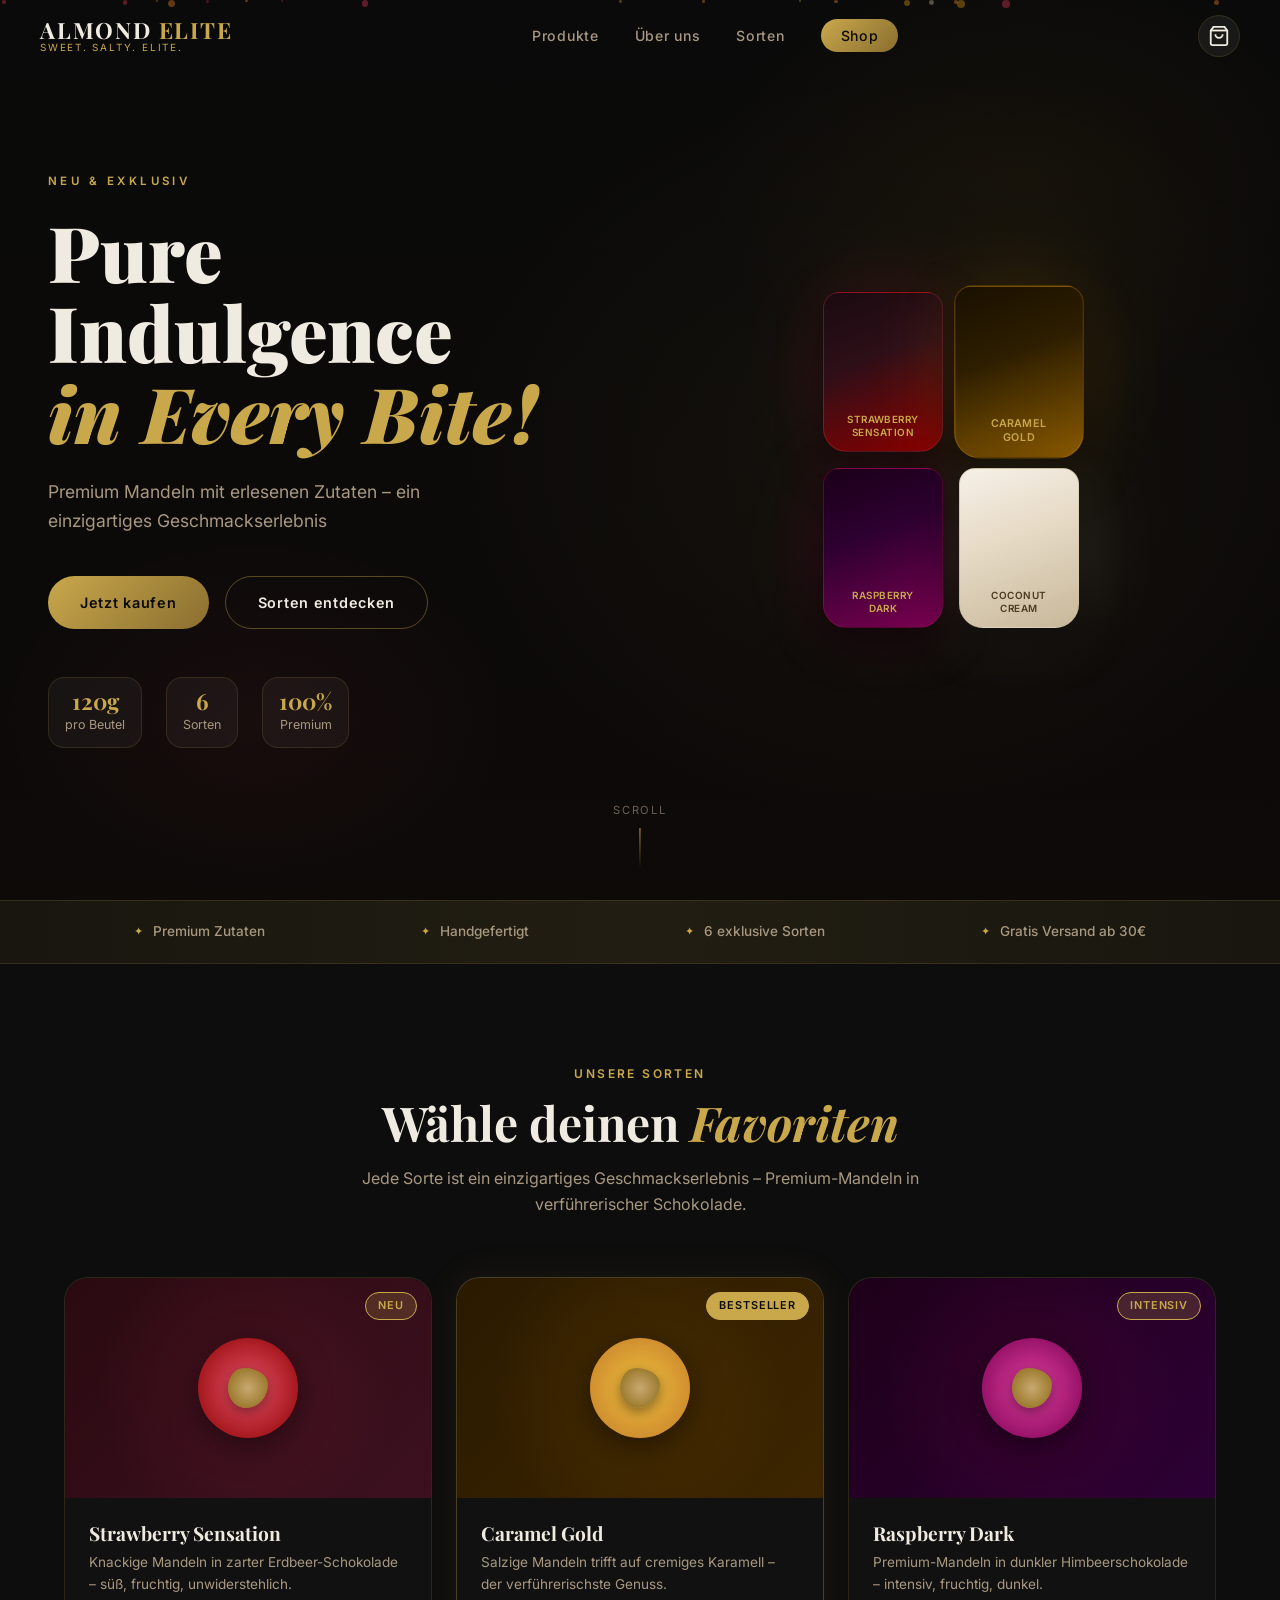
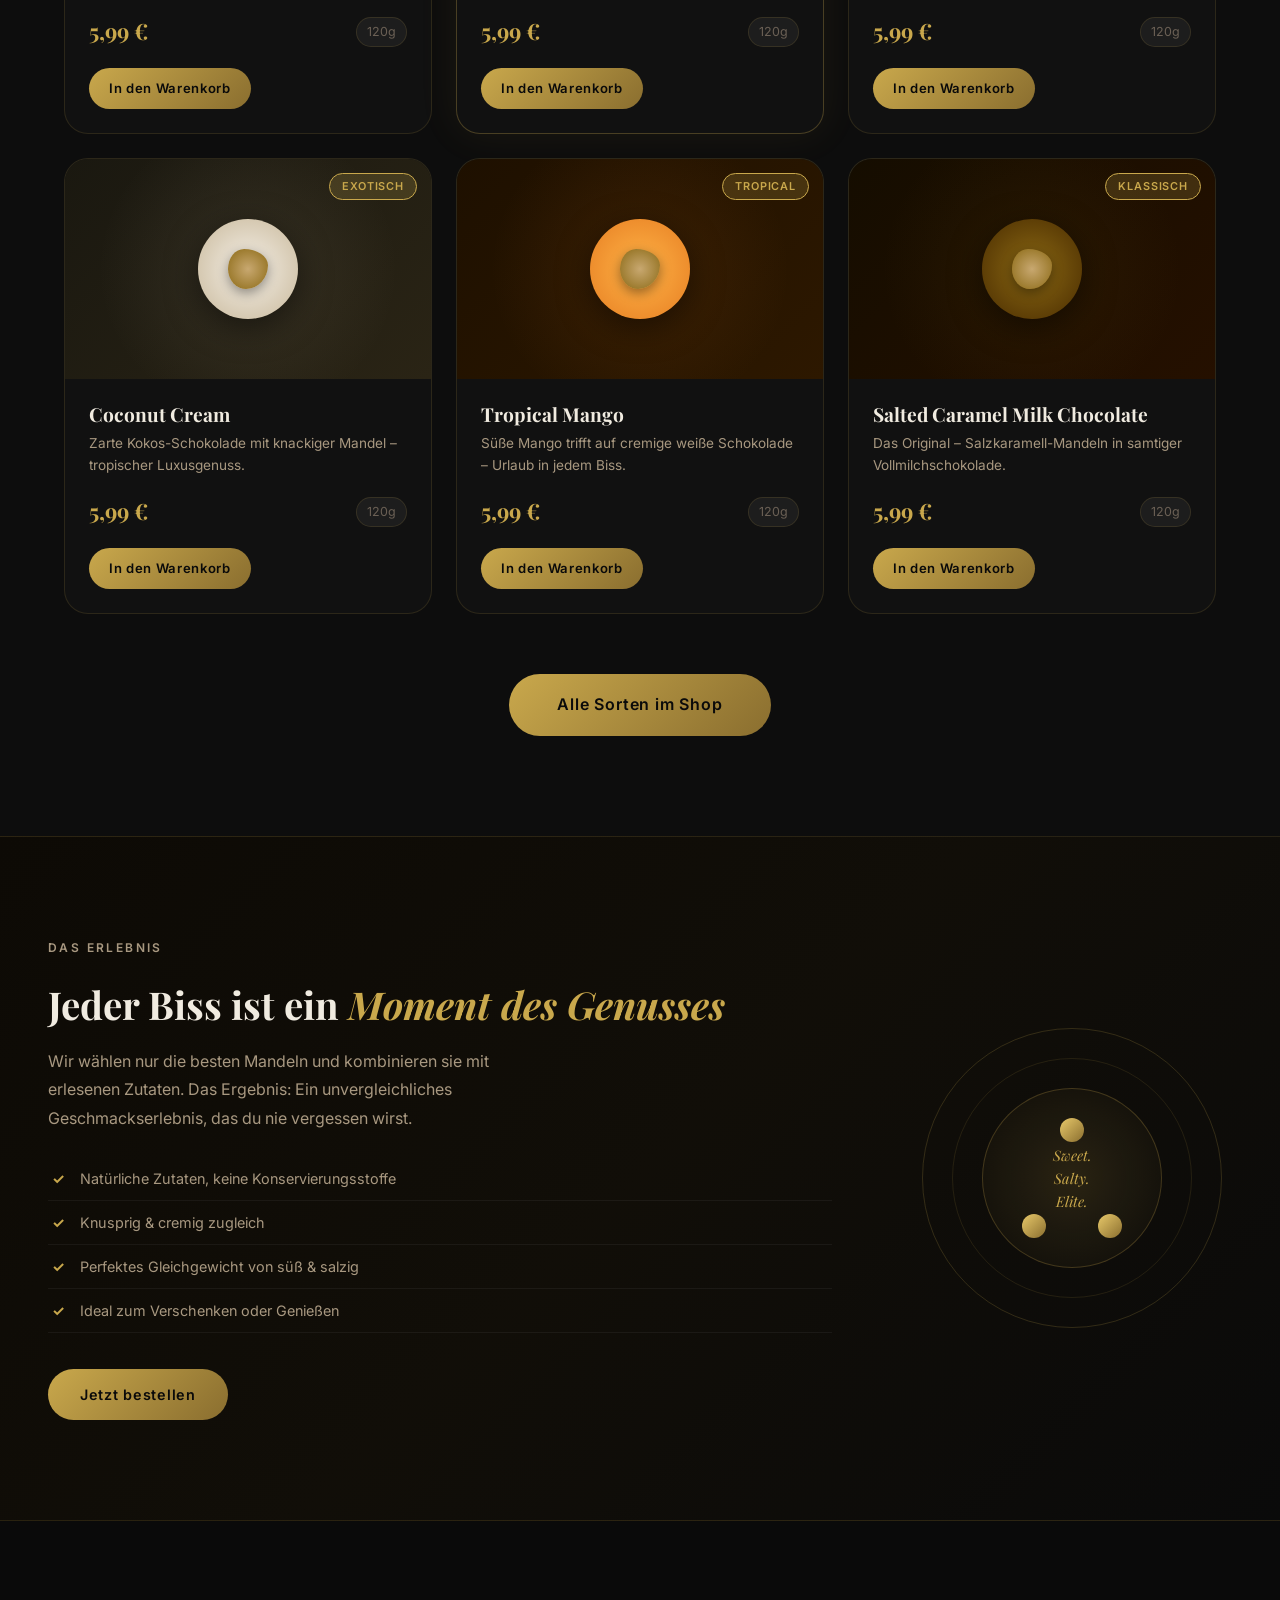
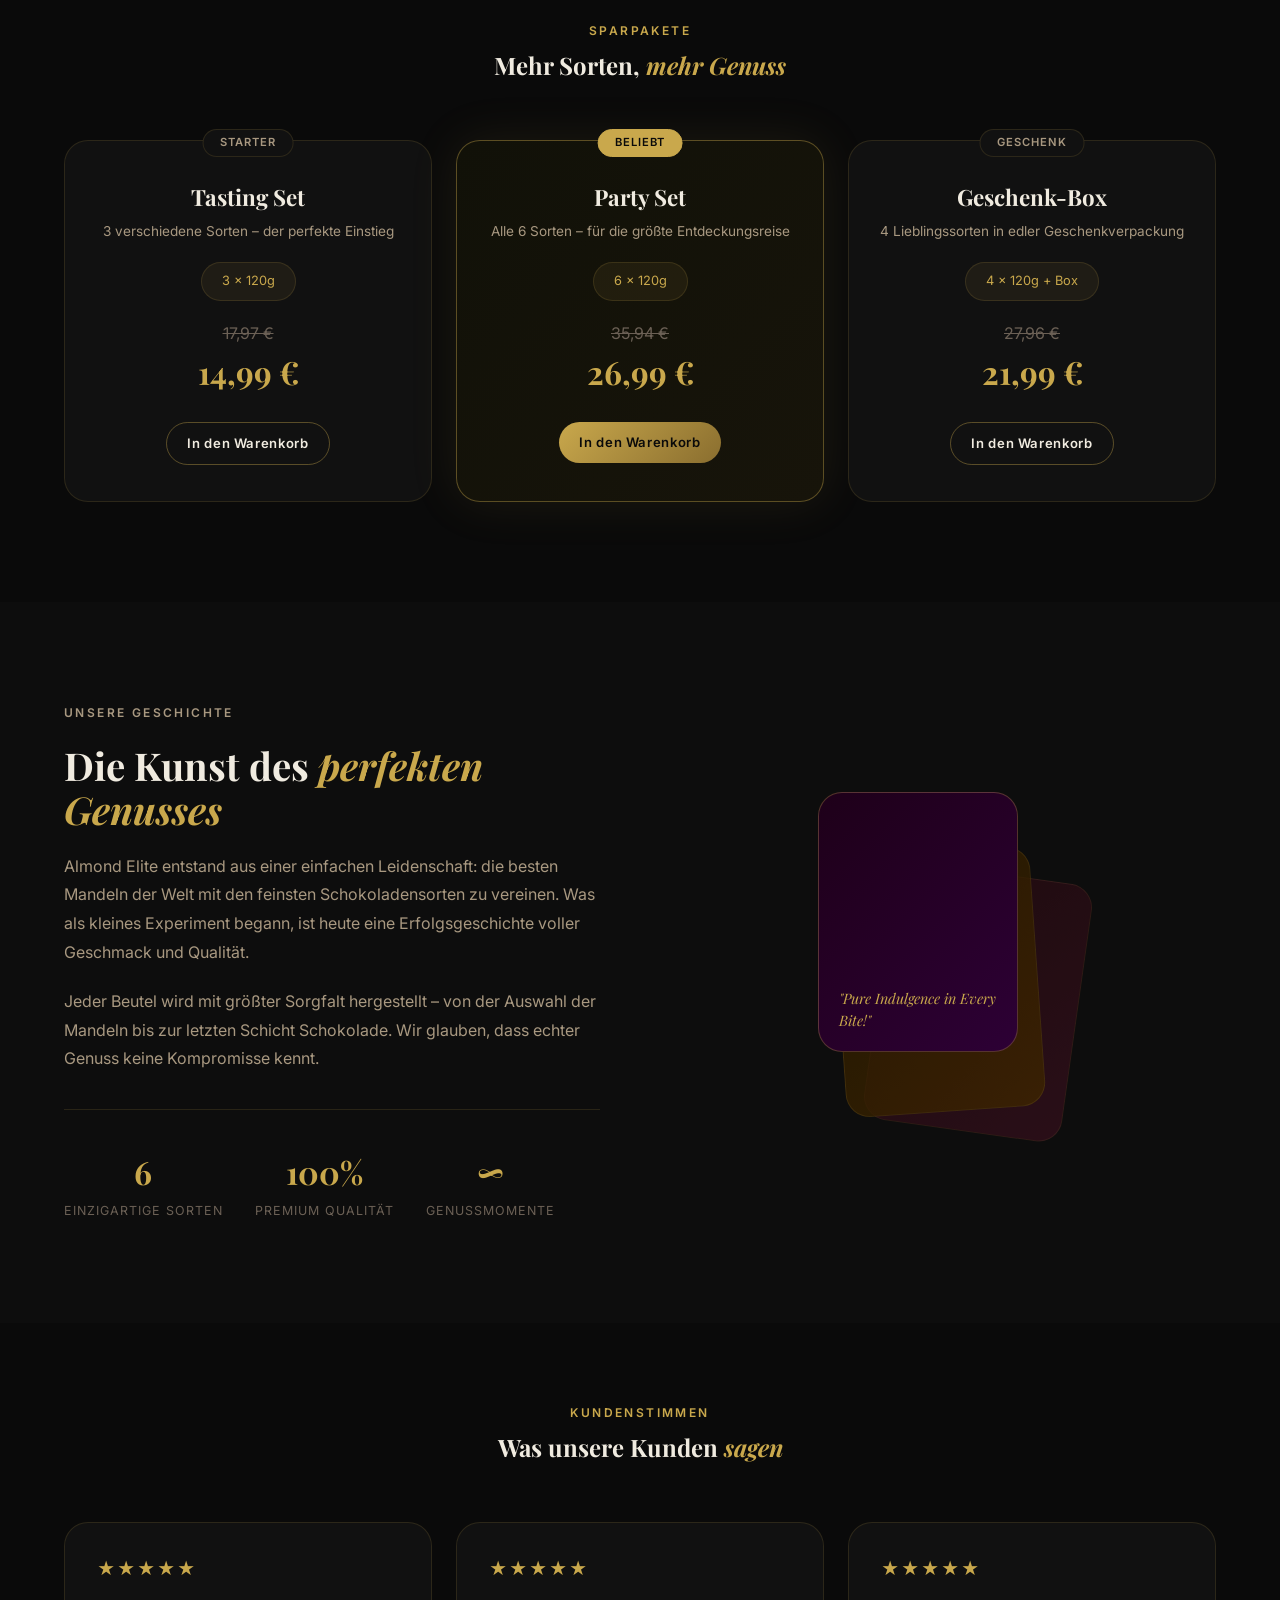
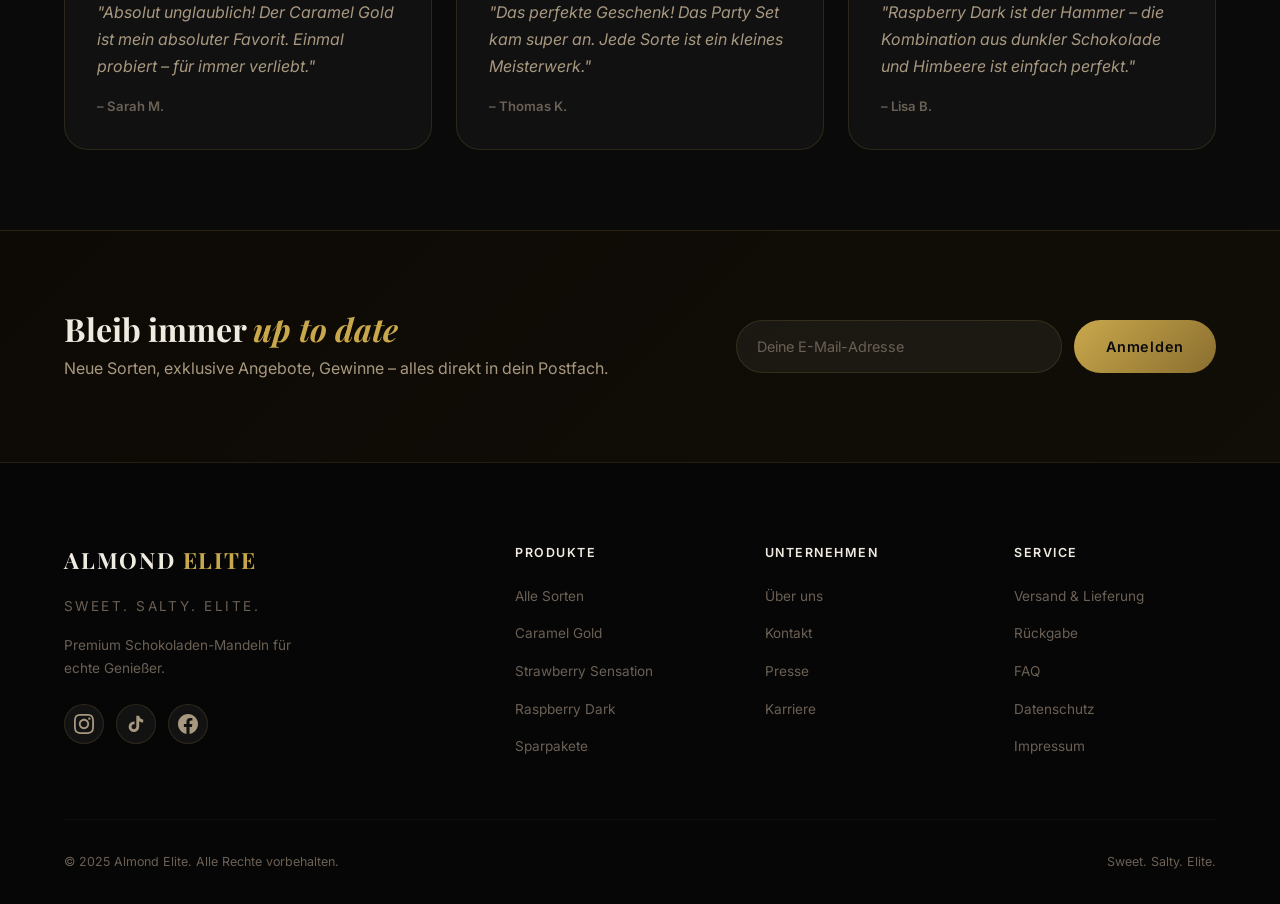
==== index.html @ 47535975 "Add complete Almond Elite business website with online shop - index.html: Full landing page with her" ====
<!DOCTYPE html>
<html lang="de">
<head>
  <meta charset="UTF-8" />
  <meta name="viewport" content="width=device-width, initial-scale=1.0" />
  <title>Almond Elite – Sweet. Salty. Elite.</title>
  <link rel="stylesheet" href="css/style.css" />
  <link rel="preconnect" href="https://fonts.googleapis.com" />
  <link rel="preconnect" href="https://fonts.gstatic.com" crossorigin />
  <link href="https://fonts.googleapis.com/css2?family=Playfair+Display:ital,wght@0,400;0,700;0,900;1,400&family=Inter:wght@300;400;500;600&display=swap" rel="stylesheet" />
</head>
<body>

  <!-- ===== NAVIGATION ===== -->
  <nav class="navbar" id="navbar">
    <div class="nav-container">
      <a href="index.html" class="nav-logo">
        <span class="logo-text">ALMOND <span class="logo-accent">ELITE</span></span>
        <span class="logo-tagline">Sweet. Salty. Elite.</span>
      </a>

      <ul class="nav-links" id="navLinks">
        <li><a href="#products">Produkte</a></li>
        <li><a href="#about">Über uns</a></li>
        <li><a href="#flavors">Sorten</a></li>
        <li><a href="shop.html" class="nav-shop-link">Shop</a></li>
      </ul>

      <div class="nav-actions">
        <a href="shop.html" class="cart-btn" id="cartBtn">
          <svg width="22" height="22" viewBox="0 0 24 24" fill="none" stroke="currentColor" stroke-width="2"><path d="M6 2L3 6v14a2 2 0 002 2h14a2 2 0 002-2V6l-3-4z"/><line x1="3" y1="6" x2="21" y2="6"/><path d="M16 10a4 4 0 01-8 0"/></svg>
          <span class="cart-count" id="cartCount">0</span>
        </a>
        <button class="hamburger" id="hamburger" aria-label="Menu">
          <span></span><span></span><span></span>
        </button>
      </div>
    </div>
  </nav>

  <!-- ===== HERO ===== -->
  <section class="hero" id="hero">
    <div class="hero-bg-overlay"></div>
    <div class="hero-particles" id="particles"></div>
    <div class="hero-content">
      <p class="hero-eyebrow">NEU & EXKLUSIV</p>
      <h1 class="hero-title">
        Pure Indulgence<br/>
        <em>in Every Bite!</em>
      </h1>
      <p class="hero-subtitle">Premium Mandeln mit erlesenen Zutaten – ein einzigartiges Geschmackserlebnis</p>
      <div class="hero-actions">
        <a href="shop.html" class="btn btn-primary">Jetzt kaufen</a>
        <a href="#products" class="btn btn-outline">Sorten entdecken</a>
      </div>
      <div class="hero-badges">
        <div class="badge"><span>120g</span>pro Beutel</div>
        <div class="badge"><span>6</span>Sorten</div>
        <div class="badge"><span>100%</span>Premium</div>
      </div>
    </div>
    <div class="hero-visual">
      <div class="hero-products-showcase">
        <div class="showcase-product showcase-1">
          <div class="product-glow strawberry-glow"></div>
          <div class="product-bag strawberry-bag">
            <div class="bag-label">Strawberry<br>Sensation</div>
          </div>
        </div>
        <div class="showcase-product showcase-2 featured">
          <div class="product-glow caramel-glow"></div>
          <div class="product-bag caramel-bag">
            <div class="bag-label">Caramel<br>Gold</div>
          </div>
        </div>
        <div class="showcase-product showcase-3">
          <div class="product-glow raspberry-glow"></div>
          <div class="product-bag raspberry-bag">
            <div class="bag-label">Raspberry<br>Dark</div>
          </div>
        </div>
        <div class="showcase-product showcase-4">
          <div class="product-glow coconut-glow"></div>
          <div class="product-bag coconut-bag">
            <div class="bag-label">Coconut<br>Cream</div>
          </div>
        </div>
      </div>
    </div>
    <div class="hero-scroll">
      <span>Scroll</span>
      <div class="scroll-line"></div>
    </div>
  </section>

  <!-- ===== USP STRIP ===== -->
  <section class="usp-strip">
    <div class="container">
      <div class="usp-grid">
        <div class="usp-item">
          <div class="usp-icon">✦</div>
          <span>Premium Zutaten</span>
        </div>
        <div class="usp-item">
          <div class="usp-icon">✦</div>
          <span>Handgefertigt</span>
        </div>
        <div class="usp-item">
          <div class="usp-icon">✦</div>
          <span>6 exklusive Sorten</span>
        </div>
        <div class="usp-item">
          <div class="usp-icon">✦</div>
          <span>Gratis Versand ab 30€</span>
        </div>
      </div>
    </div>
  </section>

  <!-- ===== PRODUCTS / FLAVORS ===== -->
  <section class="products-section" id="products">
    <div class="container">
      <div class="section-header">
        <p class="section-eyebrow">Unsere Sorten</p>
        <h2 class="section-title">Wähle deinen <em>Favoriten</em></h2>
        <p class="section-desc">Jede Sorte ist ein einzigartiges Geschmackserlebnis – Premium-Mandeln in verführerischer Schokolade.</p>
      </div>

      <div class="products-grid" id="productsGrid">

        <article class="product-card" data-flavor="strawberry" data-price="5.99">
          <div class="product-card-visual strawberry">
            <div class="card-bg-glow"></div>
            <div class="product-img-placeholder">
              <div class="almond-visual">
                <div class="av-outer" style="background: radial-gradient(circle, #e8536a, #8b0000)"></div>
                <div class="av-inner"></div>
              </div>
            </div>
            <span class="flavor-tag">NEU</span>
          </div>
          <div class="product-card-body">
            <h3>Strawberry Sensation</h3>
            <p>Knackige Mandeln in zarter Erdbeer-Schokolade – süß, fruchtig, unwiderstehlich.</p>
            <div class="product-meta">
              <span class="price">5,99 €</span>
              <span class="weight">120g</span>
            </div>
            <button class="btn btn-primary btn-sm add-to-cart"
              data-name="Strawberry Sensation"
              data-price="5.99"
              data-color="strawberry">In den Warenkorb</button>
          </div>
        </article>

        <article class="product-card featured-card" data-flavor="caramel" data-price="5.99">
          <div class="product-card-visual caramel">
            <div class="card-bg-glow"></div>
            <div class="product-img-placeholder">
              <div class="almond-visual">
                <div class="av-outer" style="background: radial-gradient(circle, #f0c040, #c27b27)"></div>
                <div class="av-inner"></div>
              </div>
            </div>
            <span class="flavor-tag bestseller-tag">Bestseller</span>
          </div>
          <div class="product-card-body">
            <h3>Caramel Gold</h3>
            <p>Salzige Mandeln trifft auf cremiges Karamell – der verführerischste Genuss.</p>
            <div class="product-meta">
              <span class="price">5,99 €</span>
              <span class="weight">120g</span>
            </div>
            <button class="btn btn-primary btn-sm add-to-cart"
              data-name="Caramel Gold"
              data-price="5.99"
              data-color="caramel">In den Warenkorb</button>
          </div>
        </article>

        <article class="product-card" data-flavor="raspberry" data-price="5.99">
          <div class="product-card-visual raspberry">
            <div class="card-bg-glow"></div>
            <div class="product-img-placeholder">
              <div class="almond-visual">
                <div class="av-outer" style="background: radial-gradient(circle, #e040a0, #7b0052)"></div>
                <div class="av-inner"></div>
              </div>
            </div>
            <span class="flavor-tag">Intensiv</span>
          </div>
          <div class="product-card-body">
            <h3>Raspberry Dark</h3>
            <p>Premium-Mandeln in dunkler Himbeerschokolade – intensiv, fruchtig, dunkel.</p>
            <div class="product-meta">
              <span class="price">5,99 €</span>
              <span class="weight">120g</span>
            </div>
            <button class="btn btn-primary btn-sm add-to-cart"
              data-name="Raspberry Dark"
              data-price="5.99"
              data-color="raspberry">In den Warenkorb</button>
          </div>
        </article>

        <article class="product-card" data-flavor="coconut" data-price="5.99">
          <div class="product-card-visual coconut">
            <div class="card-bg-glow"></div>
            <div class="product-img-placeholder">
              <div class="almond-visual">
                <div class="av-outer" style="background: radial-gradient(circle, #f5f0e8, #c8b89a)"></div>
                <div class="av-inner"></div>
              </div>
            </div>
            <span class="flavor-tag">Exotisch</span>
          </div>
          <div class="product-card-body">
            <h3>Coconut Cream</h3>
            <p>Zarte Kokos-Schokolade mit knackiger Mandel – tropischer Luxusgenuss.</p>
            <div class="product-meta">
              <span class="price">5,99 €</span>
              <span class="weight">120g</span>
            </div>
            <button class="btn btn-primary btn-sm add-to-cart"
              data-name="Coconut Cream"
              data-price="5.99"
              data-color="coconut">In den Warenkorb</button>
          </div>
        </article>

        <article class="product-card" data-flavor="mango" data-price="5.99">
          <div class="product-card-visual mango">
            <div class="card-bg-glow"></div>
            <div class="product-img-placeholder">
              <div class="almond-visual">
                <div class="av-outer" style="background: radial-gradient(circle, #ffb347, #e67e22)"></div>
                <div class="av-inner"></div>
              </div>
            </div>
            <span class="flavor-tag">Tropical</span>
          </div>
          <div class="product-card-body">
            <h3>Tropical Mango</h3>
            <p>Süße Mango trifft auf cremige weiße Schokolade – Urlaub in jedem Biss.</p>
            <div class="product-meta">
              <span class="price">5,99 €</span>
              <span class="weight">120g</span>
            </div>
            <button class="btn btn-primary btn-sm add-to-cart"
              data-name="Tropical Mango"
              data-price="5.99"
              data-color="mango">In den Warenkorb</button>
          </div>
        </article>

        <article class="product-card" data-flavor="saltedchoc" data-price="5.99">
          <div class="product-card-visual saltedchoc">
            <div class="card-bg-glow"></div>
            <div class="product-img-placeholder">
              <div class="almond-visual">
                <div class="av-outer" style="background: radial-gradient(circle, #8B6914, #4a2c00)"></div>
                <div class="av-inner"></div>
              </div>
            </div>
            <span class="flavor-tag">Klassisch</span>
          </div>
          <div class="product-card-body">
            <h3>Salted Caramel Milk Chocolate</h3>
            <p>Das Original – Salzkaramell-Mandeln in samtiger Vollmilchschokolade.</p>
            <div class="product-meta">
              <span class="price">5,99 €</span>
              <span class="weight">120g</span>
            </div>
            <button class="btn btn-primary btn-sm add-to-cart"
              data-name="Salted Caramel Milk Chocolate"
              data-price="5.99"
              data-color="saltedchoc">In den Warenkorb</button>
          </div>
        </article>

      </div>

      <div class="products-cta">
        <a href="shop.html" class="btn btn-primary btn-lg">Alle Sorten im Shop</a>
      </div>
    </div>
  </section>

  <!-- ===== FLAVOR EXPERIENCE BANNER ===== -->
  <section class="experience-banner">
    <div class="experience-inner">
      <div class="exp-content">
        <p class="section-eyebrow">Das Erlebnis</p>
        <h2>Jeder Biss ist ein <em>Moment des Genusses</em></h2>
        <p>Wir wählen nur die besten Mandeln und kombinieren sie mit erlesenen Zutaten. Das Ergebnis: Ein unvergleichliches Geschmackserlebnis, das du nie vergessen wirst.</p>
        <ul class="exp-list">
          <li><span class="check">✓</span> Natürliche Zutaten, keine Konservierungsstoffe</li>
          <li><span class="check">✓</span> Knusprig & cremig zugleich</li>
          <li><span class="check">✓</span> Perfektes Gleichgewicht von süß & salzig</li>
          <li><span class="check">✓</span> Ideal zum Verschenken oder Genießen</li>
        </ul>
        <a href="shop.html" class="btn btn-primary">Jetzt bestellen</a>
      </div>
      <div class="exp-visual">
        <div class="exp-circle-outer">
          <div class="exp-circle-mid">
            <div class="exp-circle-inner">
              <div class="exp-product-display">
                <div class="exp-almond exp-a1"></div>
                <div class="exp-almond exp-a2"></div>
                <div class="exp-almond exp-a3"></div>
                <span class="exp-tagline">Sweet.<br>Salty.<br>Elite.</span>
              </div>
            </div>
          </div>
        </div>
      </div>
    </div>
  </section>

  <!-- ===== BUNDLE SECTION ===== -->
  <section class="bundles-section" id="bundles">
    <div class="container">
      <div class="section-header">
        <p class="section-eyebrow">Sparpakete</p>
        <h2>Mehr Sorten, <em>mehr Genuss</em></h2>
      </div>
      <div class="bundles-grid">
        <div class="bundle-card">
          <div class="bundle-badge">Starter</div>
          <h3>Tasting Set</h3>
          <p>3 verschiedene Sorten – der perfekte Einstieg</p>
          <div class="bundle-items">3 × 120g</div>
          <div class="bundle-price">
            <span class="old-price">17,97 €</span>
            <span class="new-price">14,99 €</span>
          </div>
          <button class="btn btn-outline btn-sm add-to-cart"
            data-name="Tasting Set (3er)"
            data-price="14.99"
            data-color="caramel">In den Warenkorb</button>
        </div>
        <div class="bundle-card featured-bundle">
          <div class="bundle-badge popular-badge">Beliebt</div>
          <h3>Party Set</h3>
          <p>Alle 6 Sorten – für die größte Entdeckungsreise</p>
          <div class="bundle-items">6 × 120g</div>
          <div class="bundle-price">
            <span class="old-price">35,94 €</span>
            <span class="new-price">26,99 €</span>
          </div>
          <button class="btn btn-primary btn-sm add-to-cart"
            data-name="Party Set (6er)"
            data-price="26.99"
            data-color="caramel">In den Warenkorb</button>
        </div>
        <div class="bundle-card">
          <div class="bundle-badge">Geschenk</div>
          <h3>Geschenk-Box</h3>
          <p>4 Lieblingssorten in edler Geschenkverpackung</p>
          <div class="bundle-items">4 × 120g + Box</div>
          <div class="bundle-price">
            <span class="old-price">27,96 €</span>
            <span class="new-price">21,99 €</span>
          </div>
          <button class="btn btn-outline btn-sm add-to-cart"
            data-name="Geschenk-Box (4er)"
            data-price="21.99"
            data-color="caramel">In den Warenkorb</button>
        </div>
      </div>
    </div>
  </section>

  <!-- ===== ABOUT ===== -->
  <section class="about-section" id="about">
    <div class="container">
      <div class="about-grid">
        <div class="about-content">
          <p class="section-eyebrow">Unsere Geschichte</p>
          <h2>Die Kunst des <em>perfekten Genusses</em></h2>
          <p>Almond Elite entstand aus einer einfachen Leidenschaft: die besten Mandeln der Welt mit den feinsten Schokoladensorten zu vereinen. Was als kleines Experiment begann, ist heute eine Erfolgsgeschichte voller Geschmack und Qualität.</p>
          <p>Jeder Beutel wird mit größter Sorgfalt hergestellt – von der Auswahl der Mandeln bis zur letzten Schicht Schokolade. Wir glauben, dass echter Genuss keine Kompromisse kennt.</p>
          <div class="about-stats">
            <div class="stat"><strong>6</strong><span>Einzigartige Sorten</span></div>
            <div class="stat"><strong>100%</strong><span>Premium Qualität</span></div>
            <div class="stat"><strong>∞</strong><span>Genussmomente</span></div>
          </div>
        </div>
        <div class="about-visual">
          <div class="about-card-stack">
            <div class="about-card ac-back strawberry"></div>
            <div class="about-card ac-mid caramel"></div>
            <div class="about-card ac-front raspberry">
              <div class="ac-text">
                <p>"Pure Indulgence in Every Bite!"</p>
              </div>
            </div>
          </div>
        </div>
      </div>
    </div>
  </section>

  <!-- ===== REVIEWS ===== -->
  <section class="reviews-section">
    <div class="container">
      <div class="section-header">
        <p class="section-eyebrow">Kundenstimmen</p>
        <h2>Was unsere Kunden <em>sagen</em></h2>
      </div>
      <div class="reviews-grid">
        <div class="review-card">
          <div class="review-stars">★★★★★</div>
          <p>"Absolut unglaublich! Der Caramel Gold ist mein absoluter Favorit. Einmal probiert – für immer verliebt."</p>
          <div class="reviewer">– Sarah M.</div>
        </div>
        <div class="review-card">
          <div class="review-stars">★★★★★</div>
          <p>"Das perfekte Geschenk! Das Party Set kam super an. Jede Sorte ist ein kleines Meisterwerk."</p>
          <div class="reviewer">– Thomas K.</div>
        </div>
        <div class="review-card">
          <div class="review-stars">★★★★★</div>
          <p>"Raspberry Dark ist der Hammer – die Kombination aus dunkler Schokolade und Himbeere ist einfach perfekt."</p>
          <div class="reviewer">– Lisa B.</div>
        </div>
      </div>
    </div>
  </section>

  <!-- ===== NEWSLETTER ===== -->
  <section class="newsletter-section">
    <div class="container">
      <div class="newsletter-inner">
        <div class="nl-content">
          <h2>Bleib immer <em>up to date</em></h2>
          <p>Neue Sorten, exklusive Angebote, Gewinne – alles direkt in dein Postfach.</p>
        </div>
        <form class="nl-form" id="nlForm">
          <input type="email" placeholder="Deine E-Mail-Adresse" required />
          <button type="submit" class="btn btn-primary">Anmelden</button>
        </form>
      </div>
    </div>
  </section>

  <!-- ===== FOOTER ===== -->
  <footer class="footer">
    <div class="container">
      <div class="footer-grid">
        <div class="footer-brand">
          <span class="logo-text">ALMOND <span class="logo-accent">ELITE</span></span>
          <p class="footer-tagline">Sweet. Salty. Elite.</p>
          <p>Premium Schokoladen-Mandeln für echte Genießer.</p>
          <div class="social-links">
            <a href="#" class="social-link" aria-label="Instagram">
              <svg width="20" height="20" viewBox="0 0 24 24" fill="currentColor"><path d="M12 2.163c3.204 0 3.584.012 4.85.07 3.252.148 4.771 1.691 4.919 4.919.058 1.265.069 1.645.069 4.849 0 3.205-.012 3.584-.069 4.849-.149 3.225-1.664 4.771-4.919 4.919-1.266.058-1.644.07-4.85.07-3.204 0-3.584-.012-4.849-.07-3.26-.149-4.771-1.699-4.919-4.92-.058-1.265-.07-1.644-.07-4.849 0-3.204.013-3.583.07-4.849.149-3.227 1.664-4.771 4.919-4.919 1.266-.057 1.645-.069 4.849-.069zm0-2.163c-3.259 0-3.667.014-4.947.072-4.358.2-6.78 2.618-6.98 6.98-.059 1.281-.073 1.689-.073 4.948 0 3.259.014 3.668.072 4.948.2 4.358 2.618 6.78 6.98 6.98 1.281.058 1.689.072 4.948.072 3.259 0 3.668-.014 4.948-.072 4.354-.2 6.782-2.618 6.979-6.98.059-1.28.073-1.689.073-4.948 0-3.259-.014-3.667-.072-4.947-.196-4.354-2.617-6.78-6.979-6.98-1.281-.059-1.69-.073-4.949-.073zm0 5.838c-3.403 0-6.162 2.759-6.162 6.162s2.759 6.163 6.162 6.163 6.162-2.759 6.162-6.163c0-3.403-2.759-6.162-6.162-6.162zm0 10.162c-2.209 0-4-1.79-4-4 0-2.209 1.791-4 4-4s4 1.791 4 4c0 2.21-1.791 4-4 4zm6.406-11.845c-.796 0-1.441.645-1.441 1.44s.645 1.44 1.441 1.44c.795 0 1.439-.645 1.439-1.44s-.644-1.44-1.439-1.44z"/></svg>
            </a>
            <a href="#" class="social-link" aria-label="TikTok">
              <svg width="20" height="20" viewBox="0 0 24 24" fill="currentColor"><path d="M19.59 6.69a4.83 4.83 0 01-3.77-4.25V2h-3.45v13.67a2.89 2.89 0 01-2.88 2.5 2.89 2.89 0 01-2.89-2.89 2.89 2.89 0 012.89-2.89c.28 0 .54.04.79.1V9.01a6.33 6.33 0 00-.79-.05 6.34 6.34 0 00-6.34 6.34 6.34 6.34 0 006.34 6.34 6.34 6.34 0 006.33-6.34V8.69a8.18 8.18 0 004.78 1.52V6.7a4.85 4.85 0 01-1.01-.01z"/></svg>
            </a>
            <a href="#" class="social-link" aria-label="Facebook">
              <svg width="20" height="20" viewBox="0 0 24 24" fill="currentColor"><path d="M24 12.073c0-6.627-5.373-12-12-12s-12 5.373-12 12c0 5.99 4.388 10.954 10.125 11.854v-8.385H7.078v-3.47h3.047V9.43c0-3.007 1.792-4.669 4.533-4.669 1.312 0 2.686.235 2.686.235v2.953H15.83c-1.491 0-1.956.925-1.956 1.874v2.25h3.328l-.532 3.47h-2.796v8.385C19.612 23.027 24 18.062 24 12.073z"/></svg>
            </a>
          </div>
        </div>
        <div class="footer-col">
          <h4>Produkte</h4>
          <ul>
            <li><a href="shop.html">Alle Sorten</a></li>
            <li><a href="shop.html#caramel">Caramel Gold</a></li>
            <li><a href="shop.html#strawberry">Strawberry Sensation</a></li>
            <li><a href="shop.html#raspberry">Raspberry Dark</a></li>
            <li><a href="shop.html#bundles">Sparpakete</a></li>
          </ul>
        </div>
        <div class="footer-col">
          <h4>Unternehmen</h4>
          <ul>
            <li><a href="#about">Über uns</a></li>
            <li><a href="#">Kontakt</a></li>
            <li><a href="#">Presse</a></li>
            <li><a href="#">Karriere</a></li>
          </ul>
        </div>
        <div class="footer-col">
          <h4>Service</h4>
          <ul>
            <li><a href="#">Versand & Lieferung</a></li>
            <li><a href="#">Rückgabe</a></li>
            <li><a href="#">FAQ</a></li>
            <li><a href="#">Datenschutz</a></li>
            <li><a href="#">Impressum</a></li>
          </ul>
        </div>
      </div>
      <div class="footer-bottom">
        <p>&copy; 2025 Almond Elite. Alle Rechte vorbehalten.</p>
        <p>Sweet. Salty. Elite.</p>
      </div>
    </div>
  </footer>

  <!-- ===== CART SIDEBAR ===== -->
  <div class="cart-overlay" id="cartOverlay"></div>
  <aside class="cart-sidebar" id="cartSidebar">
    <div class="cart-header">
      <h3>Warenkorb</h3>
      <button class="cart-close" id="cartClose">✕</button>
    </div>
    <div class="cart-items" id="cartItems">
      <div class="cart-empty">
        <p>Dein Warenkorb ist leer.</p>
        <a href="#products" class="btn btn-outline btn-sm" id="startShoppingBtn">Jetzt entdecken</a>
      </div>
    </div>
    <div class="cart-footer" id="cartFooter" style="display:none">
      <div class="cart-total">
        <span>Gesamt</span>
        <strong id="cartTotal">0,00 €</strong>
      </div>
      <a href="shop.html#checkout" class="btn btn-primary btn-full">Zur Kasse</a>
      <p class="cart-note">Gratis Versand ab 30 € ✓</p>
    </div>
  </aside>

  <!-- ===== TOAST ===== -->
  <div class="toast" id="toast"></div>

  <script src="js/main.js"></script>
</body>
</html>
---- css/style.css ----
/* ==========================================
   ALMOND ELITE – Main Stylesheet
   Dark Luxury Theme
   ========================================== */

/* ---- RESET & BASE ---- */
*, *::before, *::after { box-sizing: border-box; margin: 0; padding: 0; }

:root {
  --bg-dark:       #0a0a0a;
  --bg-card:       #111111;
  --bg-card-hover: #181818;
  --bg-section:    #0d0d0d;
  --bg-strip:      #0f0f0f;

  --gold:          #c9a84c;
  --gold-light:    #e8c96a;
  --gold-dark:     #8a6e2f;

  --strawberry:    #d63553;
  --strawberry-bg: #2a0a10;
  --caramel:       #d4900a;
  --caramel-bg:    #2a1a00;
  --raspberry:     #c2185b;
  --raspberry-bg:  #1e0019;
  --coconut:       #c8b89a;
  --coconut-bg:    #1a1810;
  --mango:         #e67e22;
  --mango-bg:      #1e1000;
  --saltedchoc:    #7b4b1a;
  --saltedchoc-bg: #150d00;

  --text-primary:  #f0ebe0;
  --text-secondary:#a89880;
  --text-muted:    #6b6055;

  --border:        rgba(201, 168, 76, 0.15);
  --border-hover:  rgba(201, 168, 76, 0.4);

  --radius-sm:     8px;
  --radius-md:     16px;
  --radius-lg:     24px;
  --radius-xl:     40px;

  --shadow-gold:   0 0 30px rgba(201, 168, 76, 0.2);
  --shadow-card:   0 8px 32px rgba(0,0,0,0.5);

  --transition:    0.3s cubic-bezier(0.4, 0, 0.2, 1);

  --font-display:  'Playfair Display', Georgia, serif;
  --font-body:     'Inter', -apple-system, sans-serif;
}

html { scroll-behavior: smooth; }

body {
  background: var(--bg-dark);
  color: var(--text-primary);
  font-family: var(--font-body);
  font-size: 16px;
  line-height: 1.6;
  overflow-x: hidden;
}

a { color: inherit; text-decoration: none; }
ul { list-style: none; }
img { max-width: 100%; display: block; }
button { cursor: pointer; border: none; background: none; font: inherit; }

.container {
  max-width: 1200px;
  margin: 0 auto;
  padding: 0 24px;
}

/* ---- TYPOGRAPHY ---- */
h1, h2, h3 { font-family: var(--font-display); line-height: 1.15; }
em { font-style: italic; color: var(--gold); }

.section-eyebrow {
  font-size: 0.75rem;
  font-weight: 600;
  letter-spacing: 0.2em;
  text-transform: uppercase;
  color: var(--gold);
  margin-bottom: 12px;
}
.section-title {
  font-size: clamp(2rem, 4vw, 3rem);
  color: var(--text-primary);
  margin-bottom: 16px;
}
.section-desc {
  color: var(--text-secondary);
  max-width: 580px;
  margin: 0 auto;
}
.section-header {
  text-align: center;
  margin-bottom: 60px;
}

/* ---- BUTTONS ---- */
.btn {
  display: inline-flex;
  align-items: center;
  justify-content: center;
  gap: 8px;
  padding: 14px 32px;
  border-radius: 50px;
  font-weight: 600;
  font-size: 0.9rem;
  letter-spacing: 0.05em;
  transition: var(--transition);
  white-space: nowrap;
}
.btn-primary {
  background: linear-gradient(135deg, var(--gold), var(--gold-dark));
  color: #0a0a0a;
}
.btn-primary:hover {
  background: linear-gradient(135deg, var(--gold-light), var(--gold));
  transform: translateY(-2px);
  box-shadow: 0 8px 24px rgba(201, 168, 76, 0.35);
}
.btn-outline {
  background: transparent;
  color: var(--text-primary);
  border: 1.5px solid var(--border-hover);
}
.btn-outline:hover {
  border-color: var(--gold);
  color: var(--gold);
  transform: translateY(-2px);
}
.btn-sm { padding: 10px 20px; font-size: 0.82rem; }
.btn-lg { padding: 18px 48px; font-size: 1rem; }
.btn-full { width: 100%; }

/* ==========================================
   NAVIGATION
   ========================================== */
.navbar {
  position: fixed;
  top: 0; left: 0; right: 0;
  z-index: 1000;
  padding: 0 24px;
  transition: var(--transition);
}
.navbar.scrolled {
  background: rgba(10,10,10,0.92);
  backdrop-filter: blur(20px);
  border-bottom: 1px solid var(--border);
  box-shadow: 0 4px 32px rgba(0,0,0,0.4);
}
.nav-container {
  max-width: 1200px;
  margin: 0 auto;
  display: flex;
  align-items: center;
  justify-content: space-between;
  height: 72px;
}
.nav-logo {
  display: flex;
  flex-direction: column;
  line-height: 1;
}
.logo-text {
  font-family: var(--font-display);
  font-size: 1.4rem;
  font-weight: 700;
  letter-spacing: 0.08em;
  color: var(--text-primary);
}
.logo-accent { color: var(--gold); }
.logo-tagline {
  font-size: 0.62rem;
  letter-spacing: 0.18em;
  color: var(--gold);
  text-transform: uppercase;
  margin-top: 2px;
}
.nav-links {
  display: flex;
  gap: 36px;
  align-items: center;
}
.nav-links a {
  font-size: 0.88rem;
  font-weight: 500;
  letter-spacing: 0.05em;
  color: var(--text-secondary);
  transition: var(--transition);
  position: relative;
}
.nav-links a::after {
  content: '';
  position: absolute;
  bottom: -4px; left: 0; right: 0;
  height: 1px;
  background: var(--gold);
  transform: scaleX(0);
  transition: var(--transition);
}
.nav-links a:hover { color: var(--text-primary); }
.nav-links a:hover::after { transform: scaleX(1); }
.nav-shop-link {
  background: linear-gradient(135deg, var(--gold), var(--gold-dark)) !important;
  color: #0a0a0a !important;
  padding: 8px 20px;
  border-radius: 50px;
}
.nav-shop-link::after { display: none !important; }
.nav-shop-link:hover { opacity: 0.9; }

.nav-actions { display: flex; align-items: center; gap: 16px; }
.cart-btn {
  position: relative;
  display: flex;
  align-items: center;
  justify-content: center;
  width: 42px; height: 42px;
  border-radius: 50%;
  background: rgba(255,255,255,0.06);
  border: 1px solid var(--border);
  color: var(--text-primary);
  transition: var(--transition);
}
.cart-btn:hover { border-color: var(--gold); color: var(--gold); }
.cart-count {
  position: absolute;
  top: -4px; right: -4px;
  background: var(--gold);
  color: #0a0a0a;
  font-size: 0.65rem;
  font-weight: 700;
  min-width: 18px; height: 18px;
  border-radius: 50%;
  display: flex; align-items: center; justify-content: center;
  opacity: 0;
  transition: var(--transition);
}
.cart-count.visible { opacity: 1; }

.hamburger {
  display: none;
  flex-direction: column;
  gap: 5px;
  padding: 4px;
}
.hamburger span {
  display: block;
  width: 22px; height: 2px;
  background: var(--text-primary);
  border-radius: 2px;
  transition: var(--transition);
}

/* ==========================================
   HERO
   ========================================== */
.hero {
  position: relative;
  min-height: 100vh;
  display: flex;
  align-items: center;
  overflow: hidden;
  padding: 100px 48px 80px;
  gap: 60px;
}
.hero-bg-overlay {
  position: absolute;
  inset: 0;
  background:
    radial-gradient(ellipse 60% 70% at 70% 50%, rgba(201,168,76,0.05) 0%, transparent 60%),
    radial-gradient(ellipse 40% 40% at 20% 80%, rgba(214,53,83,0.06) 0%, transparent 50%),
    radial-gradient(ellipse 50% 50% at 80% 20%, rgba(212,144,10,0.05) 0%, transparent 50%),
    linear-gradient(180deg, #0a0a0a 0%, #0d0a08 100%);
  z-index: 0;
}
.hero-particles {
  position: absolute;
  inset: 0;
  z-index: 0;
  pointer-events: none;
}
.particle {
  position: absolute;
  border-radius: 50%;
  animation: float linear infinite;
  opacity: 0.4;
}
@keyframes float {
  0% { transform: translateY(100vh) rotate(0deg); opacity: 0; }
  10% { opacity: 0.4; }
  90% { opacity: 0.4; }
  100% { transform: translateY(-100px) rotate(360deg); opacity: 0; }
}

.hero-content {
  position: relative;
  z-index: 1;
  flex: 1;
  max-width: 580px;
}
.hero-eyebrow {
  font-size: 0.72rem;
  font-weight: 600;
  letter-spacing: 0.3em;
  text-transform: uppercase;
  color: var(--gold);
  margin-bottom: 20px;
}
.hero-title {
  font-size: clamp(3rem, 6vw, 5.5rem);
  font-weight: 900;
  line-height: 1.05;
  margin-bottom: 24px;
  color: var(--text-primary);
}
.hero-title em {
  font-style: italic;
  color: var(--gold);
  display: block;
}
.hero-subtitle {
  font-size: 1.1rem;
  color: var(--text-secondary);
  margin-bottom: 40px;
  max-width: 480px;
  line-height: 1.7;
}
.hero-actions {
  display: flex;
  gap: 16px;
  flex-wrap: wrap;
  margin-bottom: 48px;
}
.hero-badges {
  display: flex;
  gap: 24px;
  flex-wrap: wrap;
}
.badge {
  display: flex;
  flex-direction: column;
  align-items: center;
  gap: 2px;
  padding: 12px 16px;
  background: rgba(255,255,255,0.04);
  border: 1px solid var(--border);
  border-radius: var(--radius-md);
  font-size: 0.78rem;
  color: var(--text-secondary);
}
.badge span {
  font-family: var(--font-display);
  font-size: 1.4rem;
  font-weight: 700;
  color: var(--gold);
  line-height: 1;
}

.hero-visual {
  position: relative;
  z-index: 1;
  flex: 1;
  display: flex;
  justify-content: center;
  align-items: center;
}
.hero-products-showcase {
  display: grid;
  grid-template-columns: 1fr 1fr;
  gap: 16px;
  max-width: 460px;
}
.showcase-product {
  position: relative;
  display: flex;
  flex-direction: column;
  align-items: center;
  animation: float-product 6s ease-in-out infinite;
}
.showcase-product.featured { transform: scale(1.08); }
.showcase-1 { animation-delay: 0s; }
.showcase-2 { animation-delay: 1.5s; }
.showcase-3 { animation-delay: 3s; }
.showcase-4 { animation-delay: 4.5s; }
@keyframes float-product {
  0%, 100% { transform: translateY(0px); }
  50% { transform: translateY(-12px); }
}
.showcase-product.featured {
  animation-name: float-product-featured;
}
@keyframes float-product-featured {
  0%, 100% { transform: scale(1.08) translateY(0px); }
  50% { transform: scale(1.08) translateY(-12px); }
}

.product-glow {
  position: absolute;
  width: 100%; height: 100%;
  border-radius: 50%;
  filter: blur(40px);
  opacity: 0.3;
  z-index: -1;
}
.strawberry-glow { background: var(--strawberry); }
.caramel-glow    { background: var(--caramel); }
.raspberry-glow  { background: var(--raspberry); }
.coconut-glow    { background: var(--coconut); }

.product-bag {
  width: 120px; height: 160px;
  border-radius: 16px 16px 24px 24px;
  display: flex;
  flex-direction: column;
  align-items: center;
  justify-content: flex-end;
  padding: 12px;
  position: relative;
  overflow: hidden;
  box-shadow: 0 16px 40px rgba(0,0,0,0.6);
}
.strawberry-bag {
  background: linear-gradient(160deg, #1a0a10 0%, #2d0f18 40%, #8b0000 100%);
  border: 1px solid rgba(214,53,83,0.3);
}
.caramel-bag {
  background: linear-gradient(160deg, #1a1000 0%, #2d1e00 40%, #8a5a00 100%);
  border: 1px solid rgba(212,144,10,0.3);
}
.raspberry-bag {
  background: linear-gradient(160deg, #1a0018 0%, #2d0030 40%, #7b0050 100%);
  border: 1px solid rgba(194,24,91,0.3);
}
.coconut-bag {
  background: linear-gradient(160deg, #f5f0e8 0%, #e8dcc8 40%, #c8b89a 100%);
  border: 1px solid rgba(200,184,154,0.5);
}
.bag-label {
  font-size: 0.62rem;
  font-weight: 600;
  text-align: center;
  color: var(--gold);
  letter-spacing: 0.05em;
  line-height: 1.3;
  text-transform: uppercase;
}
.coconut-bag .bag-label { color: #4a3a20; }

.hero-scroll {
  position: absolute;
  bottom: 32px; left: 50%;
  transform: translateX(-50%);
  z-index: 1;
  display: flex;
  flex-direction: column;
  align-items: center;
  gap: 8px;
  font-size: 0.7rem;
  letter-spacing: 0.15em;
  text-transform: uppercase;
  color: var(--text-muted);
}
.scroll-line {
  width: 1px; height: 40px;
  background: linear-gradient(to bottom, var(--gold), transparent);
  animation: scroll-anim 2s ease-in-out infinite;
}
@keyframes scroll-anim {
  0%, 100% { transform: scaleY(1); opacity: 0.8; }
  50% { transform: scaleY(0.5); opacity: 0.3; }
}

/* ==========================================
   USP STRIP
   ========================================== */
.usp-strip {
  background: linear-gradient(90deg, rgba(201,168,76,0.08) 0%, rgba(201,168,76,0.12) 50%, rgba(201,168,76,0.08) 100%);
  border-top: 1px solid var(--border);
  border-bottom: 1px solid var(--border);
  padding: 20px 0;
}
.usp-grid {
  display: flex;
  justify-content: space-around;
  align-items: center;
  flex-wrap: wrap;
  gap: 16px;
}
.usp-item {
  display: flex;
  align-items: center;
  gap: 10px;
  font-size: 0.85rem;
  font-weight: 500;
  color: var(--text-secondary);
}
.usp-icon {
  color: var(--gold);
  font-size: 0.7rem;
}

/* ==========================================
   PRODUCTS
   ========================================== */
.products-section {
  padding: 100px 0;
  background: var(--bg-section);
}
.products-grid {
  display: grid;
  grid-template-columns: repeat(auto-fill, minmax(300px, 1fr));
  gap: 24px;
}
.product-card {
  background: var(--bg-card);
  border: 1px solid var(--border);
  border-radius: var(--radius-lg);
  overflow: hidden;
  transition: var(--transition);
  position: relative;
}
.product-card:hover {
  border-color: var(--border-hover);
  transform: translateY(-6px);
  box-shadow: 0 24px 48px rgba(0,0,0,0.5), var(--shadow-gold);
}
.featured-card {
  border-color: rgba(201,168,76,0.3);
  box-shadow: 0 0 40px rgba(201,168,76,0.08);
}

.product-card-visual {
  position: relative;
  height: 220px;
  display: flex;
  align-items: center;
  justify-content: center;
  overflow: hidden;
}
.product-card-visual.strawberry { background: linear-gradient(135deg, var(--strawberry-bg), #3d1020); }
.product-card-visual.caramel    { background: linear-gradient(135deg, var(--caramel-bg), #3d2500); }
.product-card-visual.raspberry  { background: linear-gradient(135deg, var(--raspberry-bg), #2d0035); }
.product-card-visual.coconut    { background: linear-gradient(135deg, var(--coconut-bg), #2a2415); }
.product-card-visual.mango      { background: linear-gradient(135deg, var(--mango-bg), #2d1800); }
.product-card-visual.saltedchoc { background: linear-gradient(135deg, var(--saltedchoc-bg), #251000); }

.card-bg-glow {
  position: absolute;
  inset: 0;
  opacity: 0.12;
  transition: opacity 0.5s;
}
.strawberry .card-bg-glow  { background: radial-gradient(circle at center, var(--strawberry), transparent 70%); }
.caramel .card-bg-glow     { background: radial-gradient(circle at center, var(--caramel), transparent 70%); }
.raspberry .card-bg-glow   { background: radial-gradient(circle at center, var(--raspberry), transparent 70%); }
.coconut .card-bg-glow     { background: radial-gradient(circle at center, var(--coconut), transparent 70%); }
.mango .card-bg-glow       { background: radial-gradient(circle at center, var(--mango), transparent 70%); }
.saltedchoc .card-bg-glow  { background: radial-gradient(circle at center, #8B6914, transparent 70%); }
.product-card:hover .card-bg-glow { opacity: 0.25; }

.product-img-placeholder {
  display: flex;
  align-items: center;
  justify-content: center;
  z-index: 1;
}
.almond-visual {
  position: relative;
  width: 100px; height: 100px;
  display: flex;
  align-items: center;
  justify-content: center;
}
.av-outer {
  width: 100px; height: 100px;
  border-radius: 50%;
  box-shadow: 0 8px 32px rgba(0,0,0,0.5);
  animation: pulse-product 3s ease-in-out infinite;
}
.av-inner {
  position: absolute;
  width: 40px; height: 40px;
  background: radial-gradient(circle, #c8a870, #8B6914);
  border-radius: 40% 60% 55% 45% / 50% 40% 60% 50%;
  top: 50%; left: 50%;
  transform: translate(-50%, -50%);
  box-shadow: 0 4px 12px rgba(0,0,0,0.4);
}
@keyframes pulse-product {
  0%, 100% { transform: scale(1); box-shadow: 0 8px 32px rgba(0,0,0,0.5); }
  50% { transform: scale(1.04); box-shadow: 0 12px 40px rgba(0,0,0,0.6); }
}

.flavor-tag {
  position: absolute;
  top: 14px; right: 14px;
  padding: 4px 12px;
  border-radius: 50px;
  font-size: 0.68rem;
  font-weight: 600;
  letter-spacing: 0.08em;
  text-transform: uppercase;
  background: rgba(201,168,76,0.2);
  border: 1px solid var(--gold);
  color: var(--gold);
}
.bestseller-tag {
  background: var(--gold);
  color: #0a0a0a;
  border-color: var(--gold);
}

.product-card-body {
  padding: 24px;
}
.product-card-body h3 {
  font-size: 1.2rem;
  margin-bottom: 8px;
  color: var(--text-primary);
}
.product-card-body p {
  font-size: 0.85rem;
  color: var(--text-secondary);
  margin-bottom: 18px;
  line-height: 1.6;
}
.product-meta {
  display: flex;
  justify-content: space-between;
  align-items: center;
  margin-bottom: 18px;
}
.price {
  font-size: 1.4rem;
  font-weight: 700;
  color: var(--gold);
  font-family: var(--font-display);
}
.weight {
  font-size: 0.78rem;
  color: var(--text-muted);
  background: rgba(255,255,255,0.05);
  padding: 4px 10px;
  border-radius: 50px;
  border: 1px solid var(--border);
}

.products-cta {
  text-align: center;
  margin-top: 60px;
}

/* ==========================================
   EXPERIENCE BANNER
   ========================================== */
.experience-banner {
  padding: 100px 48px;
  background: linear-gradient(135deg, #0d0a05 0%, #110e08 50%, #0a0a0a 100%);
  border-top: 1px solid var(--border);
  border-bottom: 1px solid var(--border);
}
.experience-inner {
  max-width: 1200px;
  margin: 0 auto;
  display: flex;
  align-items: center;
  gap: 80px;
}
.exp-content {
  flex: 1;
}
.exp-content h2 {
  font-size: clamp(1.8rem, 3vw, 2.8rem);
  margin-bottom: 20px;
}
.exp-content p {
  color: var(--text-secondary);
  margin-bottom: 24px;
  line-height: 1.8;
  max-width: 500px;
}
.exp-list {
  margin-bottom: 36px;
}
.exp-list li {
  display: flex;
  align-items: center;
  gap: 12px;
  padding: 10px 0;
  border-bottom: 1px solid rgba(255,255,255,0.05);
  color: var(--text-secondary);
  font-size: 0.9rem;
}
.check {
  color: var(--gold);
  font-weight: 700;
  width: 20px;
  text-align: center;
}

.exp-visual { flex: 0 0 320px; display: flex; justify-content: center; }
.exp-circle-outer {
  width: 300px; height: 300px;
  border-radius: 50%;
  border: 1px solid rgba(201,168,76,0.2);
  display: flex; align-items: center; justify-content: center;
  animation: spin-slow 20s linear infinite;
}
.exp-circle-mid {
  width: 240px; height: 240px;
  border-radius: 50%;
  border: 1px solid rgba(201,168,76,0.12);
  display: flex; align-items: center; justify-content: center;
  animation: spin-slow 15s linear infinite reverse;
}
.exp-circle-inner {
  width: 180px; height: 180px;
  border-radius: 50%;
  background: radial-gradient(circle, rgba(201,168,76,0.15), transparent);
  border: 1px solid rgba(201,168,76,0.25);
  display: flex; align-items: center; justify-content: center;
  animation: none;
}
.exp-product-display {
  position: relative;
  width: 120px; height: 120px;
  display: flex; align-items: center; justify-content: center;
}
.exp-tagline {
  font-family: var(--font-display);
  font-size: 0.9rem;
  font-style: italic;
  color: var(--gold);
  text-align: center;
  line-height: 1.6;
}
.exp-almond {
  position: absolute;
  width: 24px; height: 24px;
  border-radius: 50%;
  background: linear-gradient(135deg, var(--gold-light), var(--gold-dark));
}
.exp-a1 { top: 0; left: 50%; transform: translateX(-50%); }
.exp-a2 { bottom: 0; left: 10px; }
.exp-a3 { bottom: 0; right: 10px; }
@keyframes spin-slow { to { transform: rotate(360deg); } }

/* ==========================================
   BUNDLES
   ========================================== */
.bundles-section {
  padding: 100px 0;
  background: var(--bg-dark);
}
.bundles-grid {
  display: grid;
  grid-template-columns: repeat(auto-fit, minmax(260px, 1fr));
  gap: 24px;
}
.bundle-card {
  background: var(--bg-card);
  border: 1px solid var(--border);
  border-radius: var(--radius-lg);
  padding: 36px 28px;
  text-align: center;
  position: relative;
  transition: var(--transition);
}
.bundle-card:hover {
  border-color: var(--border-hover);
  transform: translateY(-4px);
  box-shadow: var(--shadow-card);
}
.featured-bundle {
  border-color: rgba(201,168,76,0.4);
  background: linear-gradient(135deg, #111108, #17140a);
  box-shadow: 0 0 50px rgba(201,168,76,0.1);
}
.bundle-badge {
  position: absolute;
  top: -12px; left: 50%;
  transform: translateX(-50%);
  padding: 4px 16px;
  border-radius: 50px;
  font-size: 0.7rem;
  font-weight: 600;
  letter-spacing: 0.1em;
  text-transform: uppercase;
  background: var(--bg-card);
  border: 1px solid var(--border);
  color: var(--text-secondary);
}
.popular-badge {
  background: var(--gold);
  border-color: var(--gold);
  color: #0a0a0a;
}
.bundle-card h3 {
  font-size: 1.4rem;
  margin-bottom: 10px;
  margin-top: 8px;
}
.bundle-card p {
  color: var(--text-secondary);
  font-size: 0.85rem;
  margin-bottom: 20px;
  line-height: 1.6;
}
.bundle-items {
  display: inline-block;
  padding: 8px 20px;
  background: rgba(201,168,76,0.08);
  border: 1px solid var(--border);
  border-radius: 50px;
  font-size: 0.8rem;
  color: var(--gold);
  margin-bottom: 20px;
}
.bundle-price {
  margin-bottom: 24px;
}
.old-price {
  font-size: 1rem;
  color: var(--text-muted);
  text-decoration: line-through;
  display: block;
}
.new-price {
  font-family: var(--font-display);
  font-size: 2rem;
  font-weight: 700;
  color: var(--gold);
}

/* ==========================================
   ABOUT
   ========================================== */
.about-section {
  padding: 100px 0;
  background: var(--bg-section);
}
.about-grid {
  display: grid;
  grid-template-columns: 1fr 1fr;
  gap: 80px;
  align-items: center;
}
.about-content h2 { font-size: clamp(1.8rem, 3vw, 2.8rem); margin-bottom: 20px; }
.about-content p {
  color: var(--text-secondary);
  margin-bottom: 20px;
  line-height: 1.8;
}
.about-stats {
  display: flex;
  gap: 32px;
  margin-top: 36px;
  padding-top: 36px;
  border-top: 1px solid var(--border);
}
.stat { text-align: center; }
.stat strong {
  font-family: var(--font-display);
  font-size: 2rem;
  color: var(--gold);
  display: block;
}
.stat span {
  font-size: 0.78rem;
  color: var(--text-muted);
  text-transform: uppercase;
  letter-spacing: 0.08em;
}

.about-visual { display: flex; justify-content: center; }
.about-card-stack {
  position: relative;
  width: 260px; height: 340px;
}
.about-card {
  position: absolute;
  width: 200px; height: 260px;
  border-radius: var(--radius-lg);
  border: 1px solid var(--border);
}
.ac-back {
  bottom: 0; right: 0;
  background: linear-gradient(135deg, var(--strawberry-bg), #3d1020);
  transform: rotate(8deg);
  opacity: 0.6;
}
.ac-mid {
  bottom: 20px; left: 20px;
  background: linear-gradient(135deg, var(--caramel-bg), #3d2500);
  transform: rotate(-4deg);
  opacity: 0.8;
}
.ac-front {
  top: 0; left: 0;
  background: linear-gradient(135deg, var(--raspberry-bg), #2d0035);
  border-color: rgba(201,168,76,0.3);
  display: flex; align-items: flex-end; padding: 20px;
}
.ac-text {
  font-family: var(--font-display);
  font-style: italic;
  font-size: 0.9rem;
  color: var(--gold);
  line-height: 1.5;
}

/* ==========================================
   REVIEWS
   ========================================== */
.reviews-section {
  padding: 80px 0;
  background: var(--bg-dark);
}
.reviews-grid {
  display: grid;
  grid-template-columns: repeat(auto-fit, minmax(280px, 1fr));
  gap: 24px;
}
.review-card {
  background: var(--bg-card);
  border: 1px solid var(--border);
  border-radius: var(--radius-lg);
  padding: 32px;
}
.review-stars {
  color: var(--gold);
  font-size: 1.1rem;
  margin-bottom: 16px;
  letter-spacing: 2px;
}
.review-card p {
  color: var(--text-secondary);
  font-style: italic;
  line-height: 1.7;
  margin-bottom: 16px;
}
.reviewer {
  font-size: 0.82rem;
  color: var(--text-muted);
  font-weight: 600;
}

/* ==========================================
   NEWSLETTER
   ========================================== */
.newsletter-section {
  padding: 80px 0;
  background: linear-gradient(135deg, #0d0a05, #110e08);
  border-top: 1px solid var(--border);
}
.newsletter-inner {
  display: flex;
  align-items: center;
  justify-content: space-between;
  gap: 48px;
  flex-wrap: wrap;
}
.nl-content h2 { font-size: clamp(1.6rem, 2.5vw, 2.2rem); margin-bottom: 8px; }
.nl-content p { color: var(--text-secondary); }
.nl-form {
  display: flex;
  gap: 12px;
  flex: 1;
  max-width: 480px;
}
.nl-form input {
  flex: 1;
  padding: 14px 20px;
  background: rgba(255,255,255,0.05);
  border: 1px solid var(--border);
  border-radius: 50px;
  color: var(--text-primary);
  font: inherit;
  font-size: 0.9rem;
  outline: none;
  transition: var(--transition);
}
.nl-form input:focus { border-color: var(--gold); }
.nl-form input::placeholder { color: var(--text-muted); }

/* ==========================================
   FOOTER
   ========================================== */
.footer {
  padding: 80px 0 32px;
  background: #060606;
  border-top: 1px solid var(--border);
}
.footer-grid {
  display: grid;
  grid-template-columns: 2fr 1fr 1fr 1fr;
  gap: 48px;
  margin-bottom: 60px;
}
.footer-brand p {
  color: var(--text-muted);
  font-size: 0.85rem;
  margin-top: 16px;
  max-width: 260px;
  line-height: 1.7;
}
.footer-tagline {
  font-size: 0.72rem;
  letter-spacing: 0.18em;
  color: var(--gold);
  text-transform: uppercase;
  margin-top: 4px;
}
.social-links {
  display: flex;
  gap: 12px;
  margin-top: 24px;
}
.social-link {
  width: 40px; height: 40px;
  border-radius: 50%;
  background: rgba(255,255,255,0.05);
  border: 1px solid var(--border);
  display: flex; align-items: center; justify-content: center;
  color: var(--text-secondary);
  transition: var(--transition);
}
.social-link:hover {
  background: var(--gold);
  border-color: var(--gold);
  color: #0a0a0a;
}

.footer-col h4 {
  font-size: 0.78rem;
  font-weight: 600;
  letter-spacing: 0.12em;
  text-transform: uppercase;
  color: var(--text-primary);
  margin-bottom: 20px;
}
.footer-col ul { display: flex; flex-direction: column; gap: 12px; }
.footer-col a {
  font-size: 0.85rem;
  color: var(--text-muted);
  transition: var(--transition);
}
.footer-col a:hover { color: var(--gold); }

.footer-bottom {
  padding-top: 32px;
  border-top: 1px solid rgba(255,255,255,0.04);
  display: flex;
  justify-content: space-between;
  align-items: center;
  flex-wrap: wrap;
  gap: 12px;
  font-size: 0.78rem;
  color: var(--text-muted);
}

/* ==========================================
   CART SIDEBAR
   ========================================== */
.cart-overlay {
  position: fixed;
  inset: 0;
  background: rgba(0,0,0,0.6);
  backdrop-filter: blur(4px);
  z-index: 1999;
  opacity: 0;
  pointer-events: none;
  transition: var(--transition);
}
.cart-overlay.active { opacity: 1; pointer-events: all; }

.cart-sidebar {
  position: fixed;
  top: 0; right: 0;
  width: 400px; height: 100vh;
  background: #0f0f0f;
  border-left: 1px solid var(--border);
  z-index: 2000;
  display: flex;
  flex-direction: column;
  transform: translateX(100%);
  transition: transform 0.4s cubic-bezier(0.4, 0, 0.2, 1);
}
.cart-sidebar.open { transform: translateX(0); }

.cart-header {
  display: flex;
  justify-content: space-between;
  align-items: center;
  padding: 24px;
  border-bottom: 1px solid var(--border);
}
.cart-header h3 {
  font-family: var(--font-display);
  font-size: 1.3rem;
  color: var(--text-primary);
}
.cart-close {
  width: 36px; height: 36px;
  border-radius: 50%;
  background: rgba(255,255,255,0.05);
  color: var(--text-secondary);
  font-size: 0.9rem;
  display: flex; align-items: center; justify-content: center;
  transition: var(--transition);
}
.cart-close:hover { background: rgba(255,255,255,0.1); color: var(--text-primary); }

.cart-items {
  flex: 1;
  overflow-y: auto;
  padding: 24px;
}
.cart-empty {
  display: flex;
  flex-direction: column;
  align-items: center;
  justify-content: center;
  height: 200px;
  gap: 16px;
  text-align: center;
}
.cart-empty p { color: var(--text-muted); font-size: 0.9rem; }

.cart-item {
  display: flex;
  gap: 16px;
  align-items: center;
  padding: 16px 0;
  border-bottom: 1px solid var(--border);
}
.cart-item-dot {
  width: 44px; height: 44px;
  border-radius: 50%;
  flex-shrink: 0;
}
.cart-item-info { flex: 1; }
.cart-item-name {
  font-size: 0.88rem;
  font-weight: 600;
  color: var(--text-primary);
  margin-bottom: 4px;
}
.cart-item-price {
  font-size: 0.82rem;
  color: var(--gold);
}
.cart-item-controls {
  display: flex;
  align-items: center;
  gap: 8px;
}
.qty-btn {
  width: 28px; height: 28px;
  border-radius: 50%;
  background: rgba(255,255,255,0.06);
  border: 1px solid var(--border);
  color: var(--text-primary);
  font-size: 1rem;
  display: flex; align-items: center; justify-content: center;
  transition: var(--transition);
}
.qty-btn:hover { border-color: var(--gold); color: var(--gold); }
.qty-value {
  min-width: 24px;
  text-align: center;
  font-size: 0.88rem;
  color: var(--text-primary);
}

.cart-footer {
  padding: 24px;
  border-top: 1px solid var(--border);
}
.cart-total {
  display: flex;
  justify-content: space-between;
  align-items: center;
  margin-bottom: 16px;
  padding-bottom: 16px;
  border-bottom: 1px solid var(--border);
}
.cart-total span { color: var(--text-secondary); }
.cart-total strong {
  font-family: var(--font-display);
  font-size: 1.4rem;
  color: var(--gold);
}
.cart-note {
  text-align: center;
  font-size: 0.78rem;
  color: var(--text-muted);
  margin-top: 12px;
}

/* ==========================================
   TOAST
   ========================================== */
.toast {
  position: fixed;
  bottom: 32px; right: 32px;
  background: #111;
  border: 1px solid var(--gold);
  border-radius: var(--radius-md);
  padding: 14px 24px;
  font-size: 0.88rem;
  color: var(--text-primary);
  z-index: 3000;
  transform: translateY(20px);
  opacity: 0;
  transition: var(--transition);
  max-width: 320px;
}
.toast.show {
  transform: translateY(0);
  opacity: 1;
}

/* ==========================================
   SHOP PAGE SPECIFIC
   ========================================== */
.shop-hero {
  padding: 140px 0 80px;
  text-align: center;
  background: linear-gradient(180deg, #0d0a05 0%, var(--bg-dark) 100%);
  border-bottom: 1px solid var(--border);
}
.shop-hero h1 { font-size: clamp(2.5rem, 5vw, 4rem); margin-bottom: 16px; }
.shop-hero p { color: var(--text-secondary); max-width: 480px; margin: 0 auto; }

.shop-filters {
  padding: 32px 0;
  border-bottom: 1px solid var(--border);
  position: sticky;
  top: 72px;
  background: rgba(10,10,10,0.92);
  backdrop-filter: blur(20px);
  z-index: 100;
}
.filter-buttons {
  display: flex;
  gap: 12px;
  flex-wrap: wrap;
  justify-content: center;
}
.filter-btn {
  padding: 8px 20px;
  border-radius: 50px;
  font-size: 0.82rem;
  font-weight: 500;
  background: rgba(255,255,255,0.05);
  border: 1px solid var(--border);
  color: var(--text-secondary);
  transition: var(--transition);
}
.filter-btn:hover, .filter-btn.active {
  background: var(--gold);
  border-color: var(--gold);
  color: #0a0a0a;
}

.shop-grid-section {
  padding: 60px 0 100px;
}

/* CHECKOUT */
.checkout-section {
  padding: 100px 0;
  background: var(--bg-section);
  border-top: 1px solid var(--border);
}
.checkout-grid {
  display: grid;
  grid-template-columns: 1fr 1.4fr;
  gap: 48px;
  align-items: start;
}
.checkout-summary {
  background: var(--bg-card);
  border: 1px solid var(--border);
  border-radius: var(--radius-lg);
  padding: 32px;
}
.checkout-summary h3 {
  font-size: 1.3rem;
  margin-bottom: 24px;
  padding-bottom: 16px;
  border-bottom: 1px solid var(--border);
}
.summary-item {
  display: flex;
  justify-content: space-between;
  padding: 12px 0;
  border-bottom: 1px solid rgba(255,255,255,0.04);
  font-size: 0.88rem;
  color: var(--text-secondary);
}
.summary-total {
  display: flex;
  justify-content: space-between;
  padding-top: 16px;
  margin-top: 8px;
  font-weight: 600;
  color: var(--text-primary);
}
.summary-total strong { color: var(--gold); font-size: 1.1rem; }

.checkout-form-wrap {
  background: var(--bg-card);
  border: 1px solid var(--border);
  border-radius: var(--radius-lg);
  padding: 40px;
}
.checkout-form-wrap h3 {
  font-size: 1.3rem;
  margin-bottom: 28px;
}
.form-group {
  margin-bottom: 20px;
}
.form-group label {
  display: block;
  font-size: 0.78rem;
  font-weight: 600;
  letter-spacing: 0.08em;
  text-transform: uppercase;
  color: var(--text-secondary);
  margin-bottom: 8px;
}
.form-group input, .form-group select {
  width: 100%;
  padding: 14px 18px;
  background: rgba(255,255,255,0.04);
  border: 1px solid var(--border);
  border-radius: var(--radius-sm);
  color: var(--text-primary);
  font: inherit;
  font-size: 0.9rem;
  outline: none;
  transition: var(--transition);
  appearance: none;
}
.form-group input:focus, .form-group select:focus { border-color: var(--gold); }
.form-row {
  display: grid;
  grid-template-columns: 1fr 1fr;
  gap: 16px;
}
.form-section-title {
  font-size: 0.72rem;
  font-weight: 600;
  letter-spacing: 0.15em;
  text-transform: uppercase;
  color: var(--gold);
  margin-bottom: 20px;
  padding-bottom: 10px;
  border-bottom: 1px solid var(--border);
  margin-top: 12px;
}

/* ==========================================
   RESPONSIVE
   ========================================== */
@media (max-width: 1024px) {
  .hero { flex-direction: column; text-align: center; padding: 120px 24px 80px; }
  .hero-content { max-width: 100%; }
  .hero-actions { justify-content: center; }
  .hero-badges { justify-content: center; }
  .hero-subtitle { margin: 0 auto 40px; }
  .hero-title em { display: inline; }
  .experience-inner { flex-direction: column; gap: 60px; }
  .about-grid { grid-template-columns: 1fr; }
  .about-visual { order: -1; }
  .footer-grid { grid-template-columns: 1fr 1fr; }
  .checkout-grid { grid-template-columns: 1fr; }
}

@media (max-width: 768px) {
  .nav-links { display: none; }
  .nav-links.open {
    display: flex;
    flex-direction: column;
    position: fixed;
    top: 72px; left: 0; right: 0;
    background: rgba(10,10,10,0.98);
    backdrop-filter: blur(20px);
    padding: 32px 24px;
    border-bottom: 1px solid var(--border);
    gap: 24px;
    z-index: 999;
  }
  .hamburger { display: flex; }
  .hero-products-showcase { max-width: 320px; }
  .product-bag { width: 90px; height: 120px; }
  .experience-banner { padding: 60px 24px; }
  .newsletter-inner { flex-direction: column; }
  .nl-form { flex-direction: column; max-width: 100%; }
  .footer-grid { grid-template-columns: 1fr; }
  .cart-sidebar { width: 100%; }
  .hero-scroll { display: none; }
  .form-row { grid-template-columns: 1fr; }
  .about-card-stack { width: 220px; height: 280px; }
  .about-card { width: 170px; height: 220px; }
}

@media (max-width: 480px) {
  .products-grid { grid-template-columns: 1fr; }
  .bundles-grid { grid-template-columns: 1fr; }
  .reviews-grid { grid-template-columns: 1fr; }
  .about-stats { gap: 20px; }
  .hero { padding: 100px 16px 60px; }
}
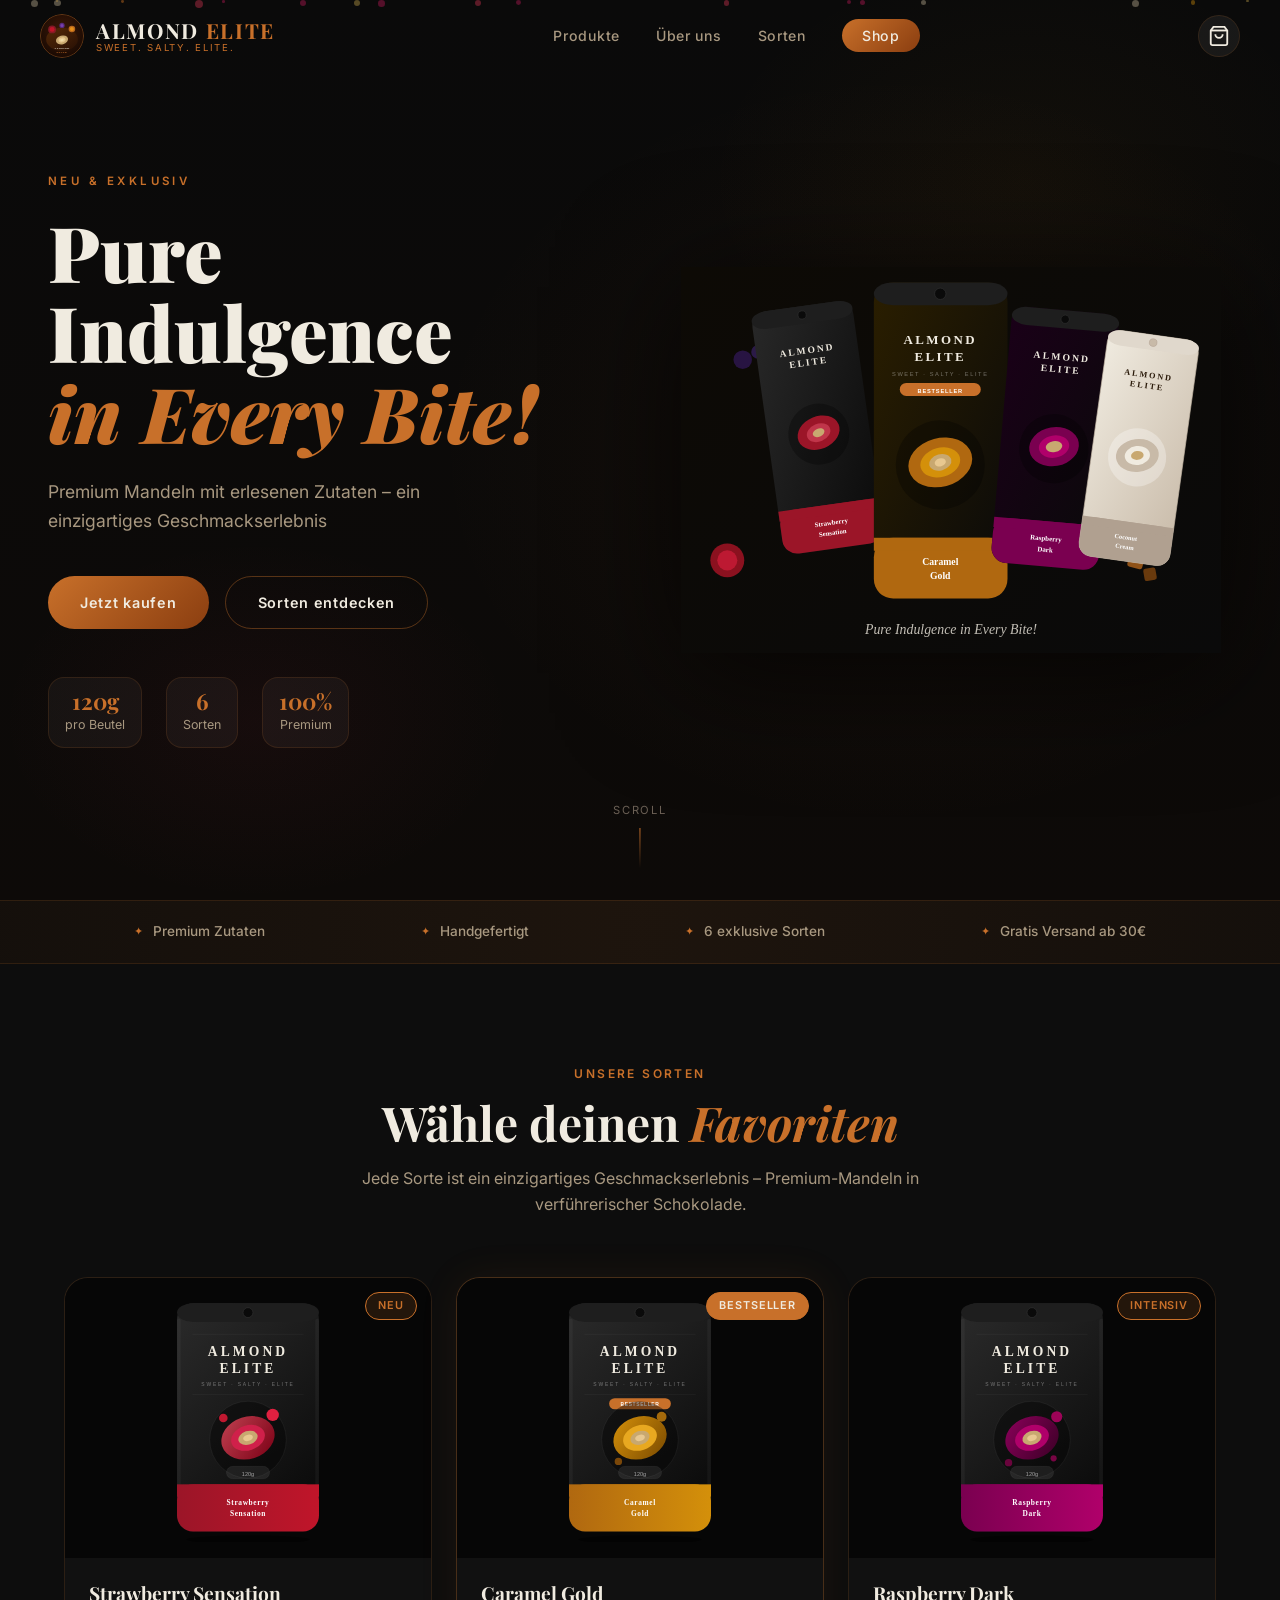
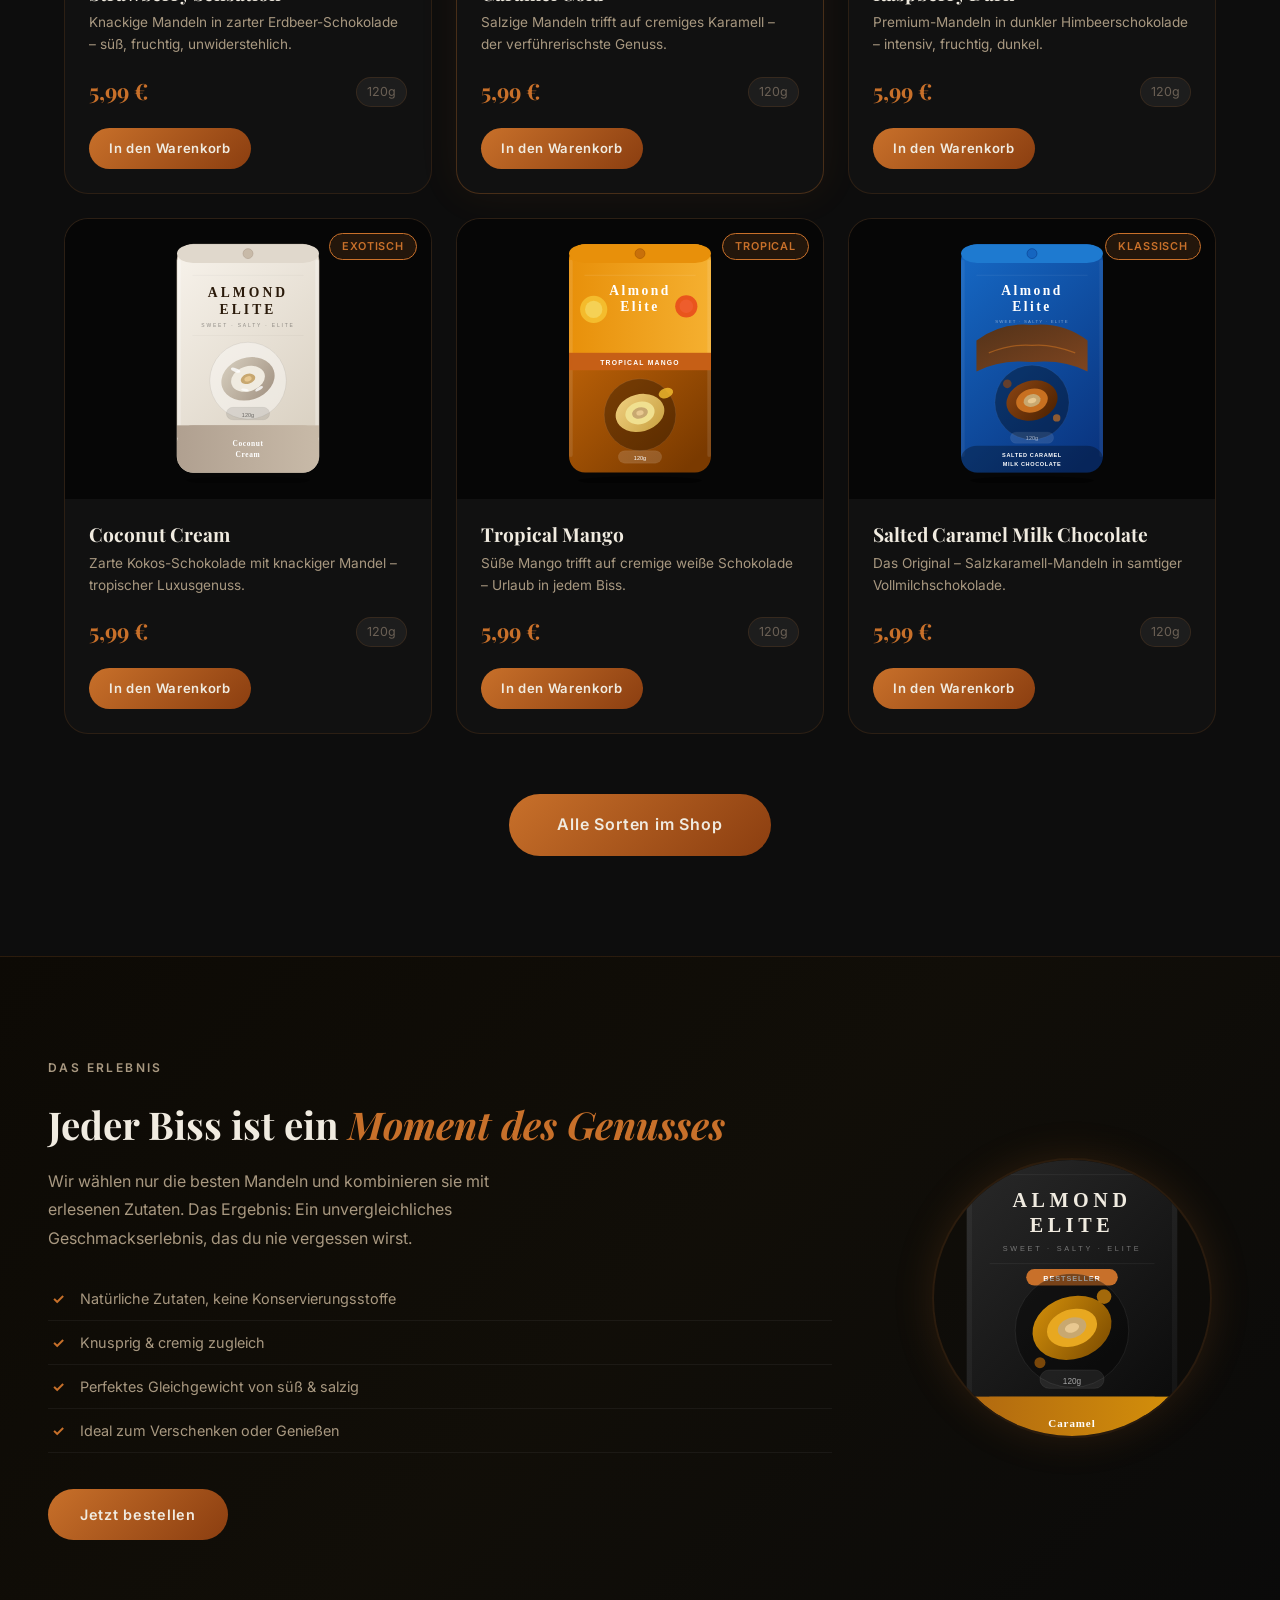
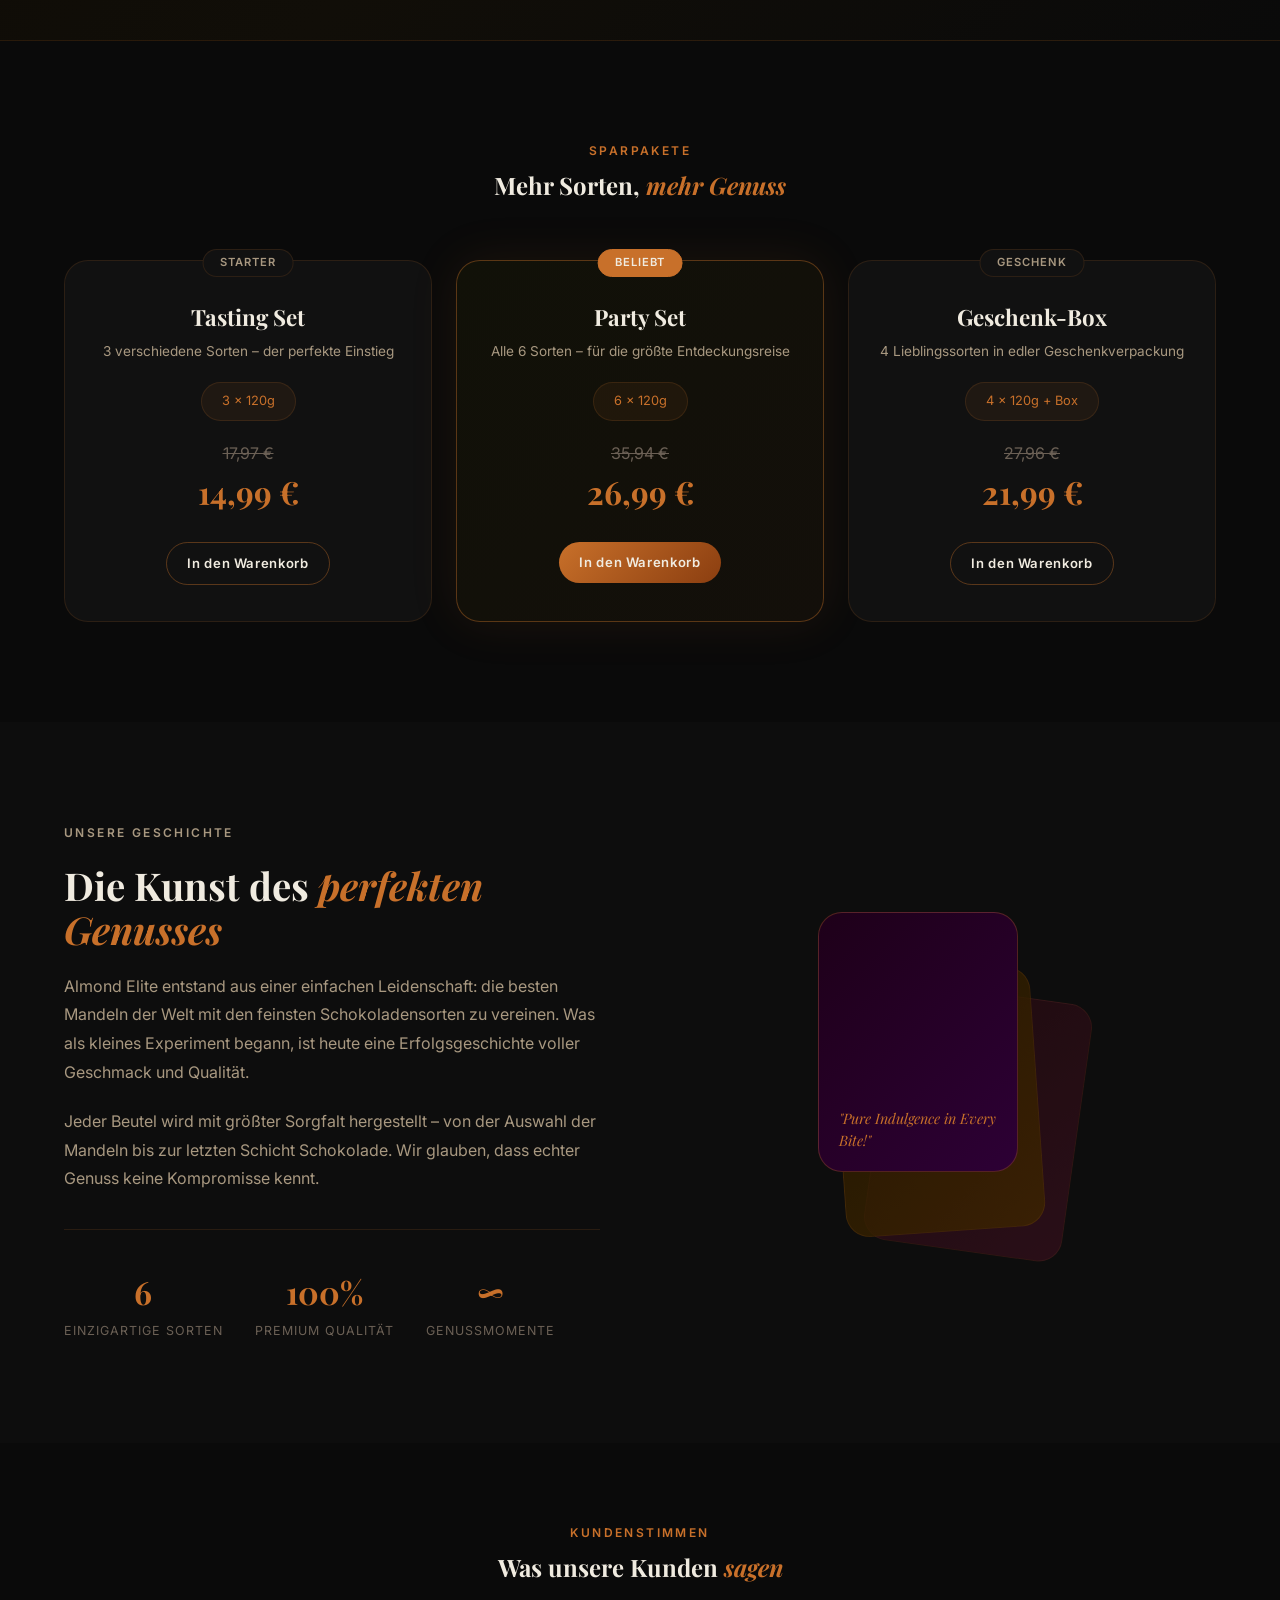
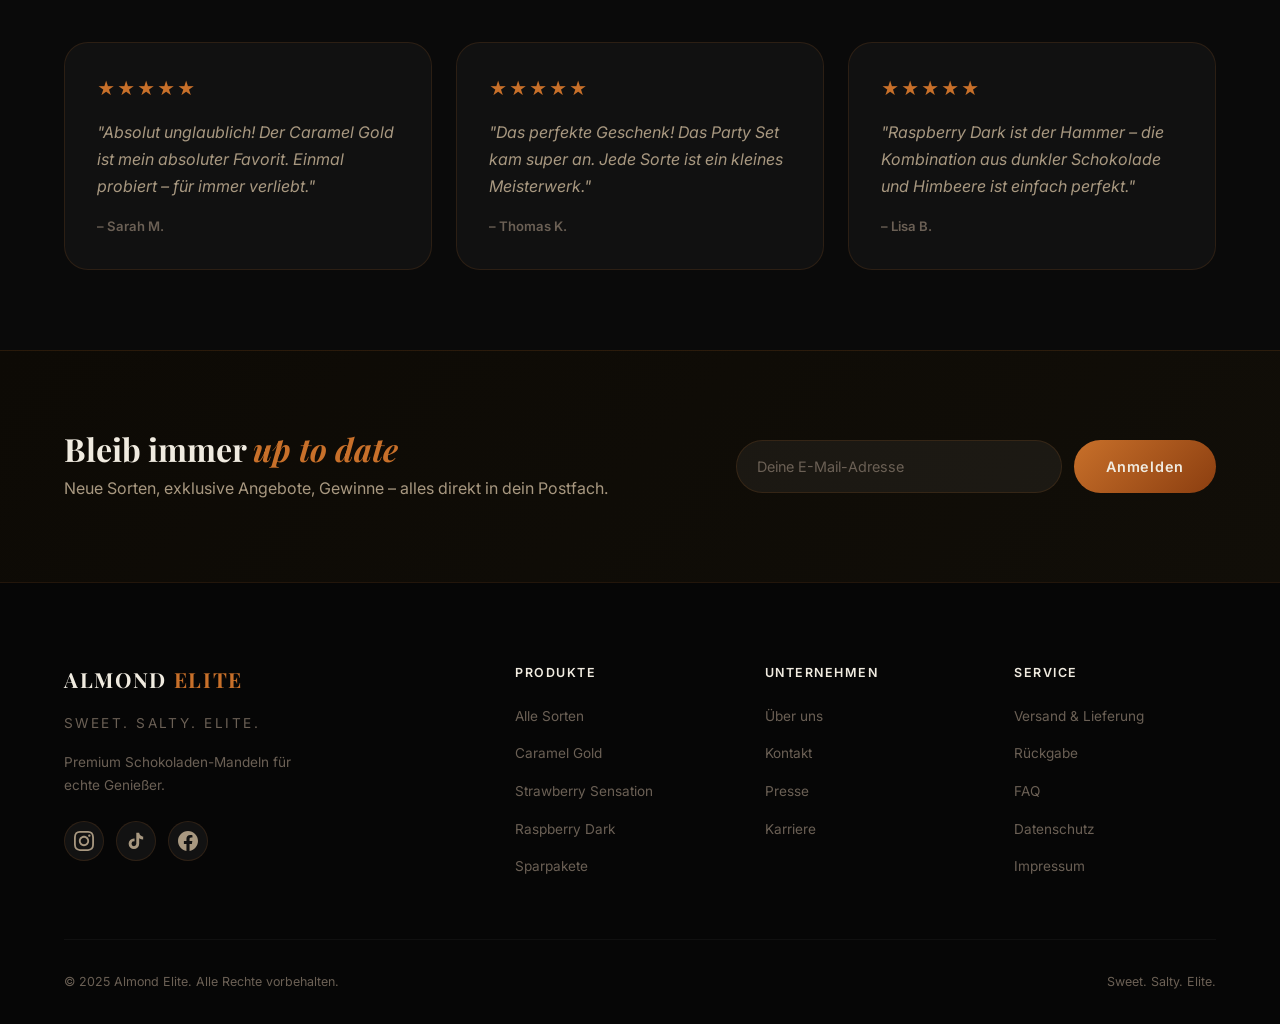
==== commit f074fd0f: "Redesign: remove gold, add product images as SVGs - Replace all gold (#c9a84c) with warm chocolate-o" ====
--- a/index.html
+++ b/index.html
@@ -15,8 +15,11 @@
   <nav class="navbar" id="navbar">
     <div class="nav-container">
       <a href="index.html" class="nav-logo">
-        <span class="logo-text">ALMOND <span class="logo-accent">ELITE</span></span>
-        <span class="logo-tagline">Sweet. Salty. Elite.</span>
+        <img src="images/logo.svg" alt="Almond Elite Logo" class="logo-img" />
+        <div class="logo-text-wrap">
+          <span class="logo-text">ALMOND <span class="logo-accent">ELITE</span></span>
+          <span class="logo-tagline">Sweet. Salty. Elite.</span>
+        </div>
       </a>
 
       <ul class="nav-links" id="navLinks">
@@ -60,32 +63,7 @@
       </div>
     </div>
     <div class="hero-visual">
-      <div class="hero-products-showcase">
-        <div class="showcase-product showcase-1">
-          <div class="product-glow strawberry-glow"></div>
-          <div class="product-bag strawberry-bag">
-            <div class="bag-label">Strawberry<br>Sensation</div>
-          </div>
-        </div>
-        <div class="showcase-product showcase-2 featured">
-          <div class="product-glow caramel-glow"></div>
-          <div class="product-bag caramel-bag">
-            <div class="bag-label">Caramel<br>Gold</div>
-          </div>
-        </div>
-        <div class="showcase-product showcase-3">
-          <div class="product-glow raspberry-glow"></div>
-          <div class="product-bag raspberry-bag">
-            <div class="bag-label">Raspberry<br>Dark</div>
-          </div>
-        </div>
-        <div class="showcase-product showcase-4">
-          <div class="product-glow coconut-glow"></div>
-          <div class="product-bag coconut-bag">
-            <div class="bag-label">Coconut<br>Cream</div>
-          </div>
-        </div>
-      </div>
+      <img src="images/hero-products.svg" alt="Almond Elite Product Lineup" class="hero-img" />
     </div>
     <div class="hero-scroll">
       <span>Scroll</span>
@@ -129,14 +107,8 @@
       <div class="products-grid" id="productsGrid">
 
         <article class="product-card" data-flavor="strawberry" data-price="5.99">
-          <div class="product-card-visual strawberry">
-            <div class="card-bg-glow"></div>
-            <div class="product-img-placeholder">
-              <div class="almond-visual">
-                <div class="av-outer" style="background: radial-gradient(circle, #e8536a, #8b0000)"></div>
-                <div class="av-inner"></div>
-              </div>
-            </div>
+          <div class="product-card-visual">
+            <img src="images/strawberry-sensation.svg" alt="Strawberry Sensation" class="product-img" />
             <span class="flavor-tag">NEU</span>
           </div>
           <div class="product-card-body">
@@ -154,14 +126,8 @@
         </article>
 
         <article class="product-card featured-card" data-flavor="caramel" data-price="5.99">
-          <div class="product-card-visual caramel">
-            <div class="card-bg-glow"></div>
-            <div class="product-img-placeholder">
-              <div class="almond-visual">
-                <div class="av-outer" style="background: radial-gradient(circle, #f0c040, #c27b27)"></div>
-                <div class="av-inner"></div>
-              </div>
-            </div>
+          <div class="product-card-visual">
+            <img src="images/caramel-gold.svg" alt="Caramel Gold" class="product-img" />
             <span class="flavor-tag bestseller-tag">Bestseller</span>
           </div>
           <div class="product-card-body">
@@ -179,14 +145,8 @@
         </article>
 
         <article class="product-card" data-flavor="raspberry" data-price="5.99">
-          <div class="product-card-visual raspberry">
-            <div class="card-bg-glow"></div>
-            <div class="product-img-placeholder">
-              <div class="almond-visual">
-                <div class="av-outer" style="background: radial-gradient(circle, #e040a0, #7b0052)"></div>
-                <div class="av-inner"></div>
-              </div>
-            </div>
+          <div class="product-card-visual">
+            <img src="images/raspberry-dark.svg" alt="Raspberry Dark" class="product-img" />
             <span class="flavor-tag">Intensiv</span>
           </div>
           <div class="product-card-body">
@@ -204,14 +164,8 @@
         </article>
 
         <article class="product-card" data-flavor="coconut" data-price="5.99">
-          <div class="product-card-visual coconut">
-            <div class="card-bg-glow"></div>
-            <div class="product-img-placeholder">
-              <div class="almond-visual">
-                <div class="av-outer" style="background: radial-gradient(circle, #f5f0e8, #c8b89a)"></div>
-                <div class="av-inner"></div>
-              </div>
-            </div>
+          <div class="product-card-visual">
+            <img src="images/coconut-cream.svg" alt="Coconut Cream" class="product-img" />
             <span class="flavor-tag">Exotisch</span>
           </div>
           <div class="product-card-body">
@@ -229,14 +183,8 @@
         </article>
 
         <article class="product-card" data-flavor="mango" data-price="5.99">
-          <div class="product-card-visual mango">
-            <div class="card-bg-glow"></div>
-            <div class="product-img-placeholder">
-              <div class="almond-visual">
-                <div class="av-outer" style="background: radial-gradient(circle, #ffb347, #e67e22)"></div>
-                <div class="av-inner"></div>
-              </div>
-            </div>
+          <div class="product-card-visual">
+            <img src="images/tropical-mango.svg" alt="Tropical Mango" class="product-img" />
             <span class="flavor-tag">Tropical</span>
           </div>
           <div class="product-card-body">
@@ -254,14 +202,8 @@
         </article>
 
         <article class="product-card" data-flavor="saltedchoc" data-price="5.99">
-          <div class="product-card-visual saltedchoc">
-            <div class="card-bg-glow"></div>
-            <div class="product-img-placeholder">
-              <div class="almond-visual">
-                <div class="av-outer" style="background: radial-gradient(circle, #8B6914, #4a2c00)"></div>
-                <div class="av-inner"></div>
-              </div>
-            </div>
+          <div class="product-card-visual">
+            <img src="images/salted-caramel.svg" alt="Salted Caramel Milk Chocolate" class="product-img" />
             <span class="flavor-tag">Klassisch</span>
           </div>
           <div class="product-card-body">
@@ -302,18 +244,7 @@
         <a href="shop.html" class="btn btn-primary">Jetzt bestellen</a>
       </div>
       <div class="exp-visual">
-        <div class="exp-circle-outer">
-          <div class="exp-circle-mid">
-            <div class="exp-circle-inner">
-              <div class="exp-product-display">
-                <div class="exp-almond exp-a1"></div>
-                <div class="exp-almond exp-a2"></div>
-                <div class="exp-almond exp-a3"></div>
-                <span class="exp-tagline">Sweet.<br>Salty.<br>Elite.</span>
-              </div>
-            </div>
-          </div>
-        </div>
+        <img src="images/caramel-gold.svg" alt="Almond Elite Caramel Gold" class="exp-img" />
       </div>
     </div>
   </section>
--- a/css/style.css
+++ b/css/style.css
@@ -1,6 +1,6 @@
 /* ==========================================
    ALMOND ELITE – Main Stylesheet
-   Dark Luxury Theme
+   Premium Dark Theme – No Gold
    ========================================== */
 
 /* ---- RESET & BASE ---- */
@@ -13,9 +13,10 @@
   --bg-section:    #0d0d0d;
   --bg-strip:      #0f0f0f;
 
-  --gold:          #c9a84c;
-  --gold-light:    #e8c96a;
-  --gold-dark:     #8a6e2f;
+  /* Warm chocolate-orange accent (replaces gold) */
+  --accent:        #c8702a;
+  --accent-light:  #e08848;
+  --accent-dark:   #8b3e10;
 
   --strawberry:    #d63553;
   --strawberry-bg: #2a0a10;
@@ -27,22 +28,22 @@
   --coconut-bg:    #1a1810;
   --mango:         #e67e22;
   --mango-bg:      #1e1000;
-  --saltedchoc:    #7b4b1a;
-  --saltedchoc-bg: #150d00;
+  --saltedchoc:    #1565c0;
+  --saltedchoc-bg: #050d20;
 
   --text-primary:  #f0ebe0;
   --text-secondary:#a89880;
   --text-muted:    #6b6055;
 
-  --border:        rgba(201, 168, 76, 0.15);
-  --border-hover:  rgba(201, 168, 76, 0.4);
+  --border:        rgba(200, 112, 42, 0.15);
+  --border-hover:  rgba(200, 112, 42, 0.4);
 
   --radius-sm:     8px;
   --radius-md:     16px;
   --radius-lg:     24px;
   --radius-xl:     40px;
 
-  --shadow-gold:   0 0 30px rgba(201, 168, 76, 0.2);
+  --shadow-accent: 0 0 30px rgba(200, 112, 42, 0.2);
   --shadow-card:   0 8px 32px rgba(0,0,0,0.5);
 
   --transition:    0.3s cubic-bezier(0.4, 0, 0.2, 1);
@@ -75,14 +76,14 @@
 
 /* ---- TYPOGRAPHY ---- */
 h1, h2, h3 { font-family: var(--font-display); line-height: 1.15; }
-em { font-style: italic; color: var(--gold); }
+em { font-style: italic; color: var(--accent); }
 
 .section-eyebrow {
   font-size: 0.75rem;
   font-weight: 600;
   letter-spacing: 0.2em;
   text-transform: uppercase;
-  color: var(--gold);
+  color: var(--accent);
   margin-bottom: 12px;
 }
 .section-title {
@@ -115,13 +116,13 @@
   white-space: nowrap;
 }
 .btn-primary {
-  background: linear-gradient(135deg, var(--gold), var(--gold-dark));
-  color: #0a0a0a;
+  background: linear-gradient(135deg, var(--accent), var(--accent-dark));
+  color: #f0ebe0;
 }
 .btn-primary:hover {
-  background: linear-gradient(135deg, var(--gold-light), var(--gold));
+  background: linear-gradient(135deg, var(--accent-light), var(--accent));
   transform: translateY(-2px);
-  box-shadow: 0 8px 24px rgba(201, 168, 76, 0.35);
+  box-shadow: 0 8px 24px rgba(200, 112, 42, 0.4);
 }
 .btn-outline {
   background: transparent;
@@ -129,8 +130,8 @@
   border: 1.5px solid var(--border-hover);
 }
 .btn-outline:hover {
-  border-color: var(--gold);
-  color: var(--gold);
+  border-color: var(--accent);
+  color: var(--accent);
   transform: translateY(-2px);
 }
 .btn-sm { padding: 10px 20px; font-size: 0.82rem; }
@@ -148,7 +149,7 @@
   transition: var(--transition);
 }
 .navbar.scrolled {
-  background: rgba(10,10,10,0.92);
+  background: rgba(10,10,10,0.95);
   backdrop-filter: blur(20px);
   border-bottom: 1px solid var(--border);
   box-shadow: 0 4px 32px rgba(0,0,0,0.4);
@@ -163,21 +164,34 @@
 }
 .nav-logo {
   display: flex;
+  flex-direction: row;
+  align-items: center;
+  gap: 12px;
+  line-height: 1;
+}
+.logo-img {
+  width: 44px;
+  height: 44px;
+  border-radius: 50%;
+  object-fit: cover;
+  flex-shrink: 0;
+}
+.logo-text-wrap {
+  display: flex;
   flex-direction: column;
-  line-height: 1;
 }
 .logo-text {
   font-family: var(--font-display);
-  font-size: 1.4rem;
+  font-size: 1.3rem;
   font-weight: 700;
   letter-spacing: 0.08em;
   color: var(--text-primary);
 }
-.logo-accent { color: var(--gold); }
+.logo-accent { color: var(--accent); }
 .logo-tagline {
-  font-size: 0.62rem;
+  font-size: 0.6rem;
   letter-spacing: 0.18em;
-  color: var(--gold);
+  color: var(--accent);
   text-transform: uppercase;
   margin-top: 2px;
 }
@@ -199,15 +213,15 @@
   position: absolute;
   bottom: -4px; left: 0; right: 0;
   height: 1px;
-  background: var(--gold);
+  background: var(--accent);
   transform: scaleX(0);
   transition: var(--transition);
 }
 .nav-links a:hover { color: var(--text-primary); }
 .nav-links a:hover::after { transform: scaleX(1); }
 .nav-shop-link {
-  background: linear-gradient(135deg, var(--gold), var(--gold-dark)) !important;
-  color: #0a0a0a !important;
+  background: linear-gradient(135deg, var(--accent), var(--accent-dark)) !important;
+  color: #f0ebe0 !important;
   padding: 8px 20px;
   border-radius: 50px;
 }
@@ -227,12 +241,12 @@
   color: var(--text-primary);
   transition: var(--transition);
 }
-.cart-btn:hover { border-color: var(--gold); color: var(--gold); }
+.cart-btn:hover { border-color: var(--accent); color: var(--accent); }
 .cart-count {
   position: absolute;
   top: -4px; right: -4px;
-  background: var(--gold);
-  color: #0a0a0a;
+  background: var(--accent);
+  color: #f0ebe0;
   font-size: 0.65rem;
   font-weight: 700;
   min-width: 18px; height: 18px;
@@ -273,9 +287,9 @@
   position: absolute;
   inset: 0;
   background:
-    radial-gradient(ellipse 60% 70% at 70% 50%, rgba(201,168,76,0.05) 0%, transparent 60%),
-    radial-gradient(ellipse 40% 40% at 20% 80%, rgba(214,53,83,0.06) 0%, transparent 50%),
-    radial-gradient(ellipse 50% 50% at 80% 20%, rgba(212,144,10,0.05) 0%, transparent 50%),
+    radial-gradient(ellipse 60% 70% at 70% 50%, rgba(200,112,42,0.06) 0%, transparent 60%),
+    radial-gradient(ellipse 40% 40% at 20% 80%, rgba(214,53,83,0.05) 0%, transparent 50%),
+    radial-gradient(ellipse 50% 50% at 80% 20%, rgba(212,144,10,0.04) 0%, transparent 50%),
     linear-gradient(180deg, #0a0a0a 0%, #0d0a08 100%);
   z-index: 0;
 }
@@ -309,7 +323,7 @@
   font-weight: 600;
   letter-spacing: 0.3em;
   text-transform: uppercase;
-  color: var(--gold);
+  color: var(--accent);
   margin-bottom: 20px;
 }
 .hero-title {
@@ -321,7 +335,7 @@
 }
 .hero-title em {
   font-style: italic;
-  color: var(--gold);
+  color: var(--accent);
   display: block;
 }
 .hero-subtitle {
@@ -358,7 +372,7 @@
   font-family: var(--font-display);
   font-size: 1.4rem;
   font-weight: 700;
-  color: var(--gold);
+  color: var(--accent);
   line-height: 1;
 }
 
@@ -370,87 +384,17 @@
   justify-content: center;
   align-items: center;
 }
-.hero-products-showcase {
-  display: grid;
-  grid-template-columns: 1fr 1fr;
-  gap: 16px;
-  max-width: 460px;
-}
-.showcase-product {
-  position: relative;
-  display: flex;
-  flex-direction: column;
-  align-items: center;
-  animation: float-product 6s ease-in-out infinite;
-}
-.showcase-product.featured { transform: scale(1.08); }
-.showcase-1 { animation-delay: 0s; }
-.showcase-2 { animation-delay: 1.5s; }
-.showcase-3 { animation-delay: 3s; }
-.showcase-4 { animation-delay: 4.5s; }
-@keyframes float-product {
+.hero-img {
+  width: 100%;
+  max-width: 540px;
+  height: auto;
+  filter: drop-shadow(0 20px 60px rgba(0,0,0,0.7));
+  animation: hero-float 6s ease-in-out infinite;
+}
+@keyframes hero-float {
   0%, 100% { transform: translateY(0px); }
-  50% { transform: translateY(-12px); }
-}
-.showcase-product.featured {
-  animation-name: float-product-featured;
-}
-@keyframes float-product-featured {
-  0%, 100% { transform: scale(1.08) translateY(0px); }
-  50% { transform: scale(1.08) translateY(-12px); }
-}
-
-.product-glow {
-  position: absolute;
-  width: 100%; height: 100%;
-  border-radius: 50%;
-  filter: blur(40px);
-  opacity: 0.3;
-  z-index: -1;
-}
-.strawberry-glow { background: var(--strawberry); }
-.caramel-glow    { background: var(--caramel); }
-.raspberry-glow  { background: var(--raspberry); }
-.coconut-glow    { background: var(--coconut); }
-
-.product-bag {
-  width: 120px; height: 160px;
-  border-radius: 16px 16px 24px 24px;
-  display: flex;
-  flex-direction: column;
-  align-items: center;
-  justify-content: flex-end;
-  padding: 12px;
-  position: relative;
-  overflow: hidden;
-  box-shadow: 0 16px 40px rgba(0,0,0,0.6);
-}
-.strawberry-bag {
-  background: linear-gradient(160deg, #1a0a10 0%, #2d0f18 40%, #8b0000 100%);
-  border: 1px solid rgba(214,53,83,0.3);
-}
-.caramel-bag {
-  background: linear-gradient(160deg, #1a1000 0%, #2d1e00 40%, #8a5a00 100%);
-  border: 1px solid rgba(212,144,10,0.3);
-}
-.raspberry-bag {
-  background: linear-gradient(160deg, #1a0018 0%, #2d0030 40%, #7b0050 100%);
-  border: 1px solid rgba(194,24,91,0.3);
-}
-.coconut-bag {
-  background: linear-gradient(160deg, #f5f0e8 0%, #e8dcc8 40%, #c8b89a 100%);
-  border: 1px solid rgba(200,184,154,0.5);
-}
-.bag-label {
-  font-size: 0.62rem;
-  font-weight: 600;
-  text-align: center;
-  color: var(--gold);
-  letter-spacing: 0.05em;
-  line-height: 1.3;
-  text-transform: uppercase;
-}
-.coconut-bag .bag-label { color: #4a3a20; }
+  50% { transform: translateY(-14px); }
+}
 
 .hero-scroll {
   position: absolute;
@@ -468,7 +412,7 @@
 }
 .scroll-line {
   width: 1px; height: 40px;
-  background: linear-gradient(to bottom, var(--gold), transparent);
+  background: linear-gradient(to bottom, var(--accent), transparent);
   animation: scroll-anim 2s ease-in-out infinite;
 }
 @keyframes scroll-anim {
@@ -480,7 +424,7 @@
    USP STRIP
    ========================================== */
 .usp-strip {
-  background: linear-gradient(90deg, rgba(201,168,76,0.08) 0%, rgba(201,168,76,0.12) 50%, rgba(201,168,76,0.08) 100%);
+  background: linear-gradient(90deg, rgba(200,112,42,0.06) 0%, rgba(200,112,42,0.1) 50%, rgba(200,112,42,0.06) 100%);
   border-top: 1px solid var(--border);
   border-bottom: 1px solid var(--border);
   padding: 20px 0;
@@ -501,7 +445,7 @@
   color: var(--text-secondary);
 }
 .usp-icon {
-  color: var(--gold);
+  color: var(--accent);
   font-size: 0.7rem;
 }
 
@@ -528,73 +472,32 @@
 .product-card:hover {
   border-color: var(--border-hover);
   transform: translateY(-6px);
-  box-shadow: 0 24px 48px rgba(0,0,0,0.5), var(--shadow-gold);
+  box-shadow: 0 24px 48px rgba(0,0,0,0.5), var(--shadow-accent);
 }
 .featured-card {
-  border-color: rgba(201,168,76,0.3);
-  box-shadow: 0 0 40px rgba(201,168,76,0.08);
+  border-color: rgba(200,112,42,0.3);
+  box-shadow: 0 0 40px rgba(200,112,42,0.08);
 }
 
 .product-card-visual {
   position: relative;
-  height: 220px;
+  height: 280px;
   display: flex;
   align-items: center;
   justify-content: center;
   overflow: hidden;
-}
-.product-card-visual.strawberry { background: linear-gradient(135deg, var(--strawberry-bg), #3d1020); }
-.product-card-visual.caramel    { background: linear-gradient(135deg, var(--caramel-bg), #3d2500); }
-.product-card-visual.raspberry  { background: linear-gradient(135deg, var(--raspberry-bg), #2d0035); }
-.product-card-visual.coconut    { background: linear-gradient(135deg, var(--coconut-bg), #2a2415); }
-.product-card-visual.mango      { background: linear-gradient(135deg, var(--mango-bg), #2d1800); }
-.product-card-visual.saltedchoc { background: linear-gradient(135deg, var(--saltedchoc-bg), #251000); }
-
-.card-bg-glow {
-  position: absolute;
-  inset: 0;
-  opacity: 0.12;
-  transition: opacity 0.5s;
-}
-.strawberry .card-bg-glow  { background: radial-gradient(circle at center, var(--strawberry), transparent 70%); }
-.caramel .card-bg-glow     { background: radial-gradient(circle at center, var(--caramel), transparent 70%); }
-.raspberry .card-bg-glow   { background: radial-gradient(circle at center, var(--raspberry), transparent 70%); }
-.coconut .card-bg-glow     { background: radial-gradient(circle at center, var(--coconut), transparent 70%); }
-.mango .card-bg-glow       { background: radial-gradient(circle at center, var(--mango), transparent 70%); }
-.saltedchoc .card-bg-glow  { background: radial-gradient(circle at center, #8B6914, transparent 70%); }
-.product-card:hover .card-bg-glow { opacity: 0.25; }
-
-.product-img-placeholder {
-  display: flex;
-  align-items: center;
-  justify-content: center;
-  z-index: 1;
-}
-.almond-visual {
-  position: relative;
-  width: 100px; height: 100px;
-  display: flex;
-  align-items: center;
-  justify-content: center;
-}
-.av-outer {
-  width: 100px; height: 100px;
-  border-radius: 50%;
-  box-shadow: 0 8px 32px rgba(0,0,0,0.5);
-  animation: pulse-product 3s ease-in-out infinite;
-}
-.av-inner {
-  position: absolute;
-  width: 40px; height: 40px;
-  background: radial-gradient(circle, #c8a870, #8B6914);
-  border-radius: 40% 60% 55% 45% / 50% 40% 60% 50%;
-  top: 50%; left: 50%;
-  transform: translate(-50%, -50%);
-  box-shadow: 0 4px 12px rgba(0,0,0,0.4);
-}
-@keyframes pulse-product {
-  0%, 100% { transform: scale(1); box-shadow: 0 8px 32px rgba(0,0,0,0.5); }
-  50% { transform: scale(1.04); box-shadow: 0 12px 40px rgba(0,0,0,0.6); }
+  background: #060606;
+}
+
+.product-img {
+  width: 100%;
+  height: 100%;
+  object-fit: contain;
+  padding: 16px;
+  transition: transform 0.5s cubic-bezier(0.4, 0, 0.2, 1);
+}
+.product-card:hover .product-img {
+  transform: scale(1.06);
 }
 
 .flavor-tag {
@@ -606,14 +509,15 @@
   font-weight: 600;
   letter-spacing: 0.08em;
   text-transform: uppercase;
-  background: rgba(201,168,76,0.2);
-  border: 1px solid var(--gold);
-  color: var(--gold);
+  background: rgba(200,112,42,0.15);
+  border: 1px solid var(--accent);
+  color: var(--accent);
+  z-index: 2;
 }
 .bestseller-tag {
-  background: var(--gold);
-  color: #0a0a0a;
-  border-color: var(--gold);
+  background: var(--accent);
+  color: #f0ebe0;
+  border-color: var(--accent);
 }
 
 .product-card-body {
@@ -639,7 +543,7 @@
 .price {
   font-size: 1.4rem;
   font-weight: 700;
-  color: var(--gold);
+  color: var(--accent);
   font-family: var(--font-display);
 }
 .weight {
@@ -698,34 +602,43 @@
   font-size: 0.9rem;
 }
 .check {
-  color: var(--gold);
+  color: var(--accent);
   font-weight: 700;
   width: 20px;
   text-align: center;
 }
 
 .exp-visual { flex: 0 0 320px; display: flex; justify-content: center; }
+.exp-img {
+  width: 280px;
+  height: 280px;
+  border-radius: 50%;
+  object-fit: cover;
+  border: 2px solid var(--border);
+  box-shadow: 0 0 40px rgba(200,112,42,0.15);
+}
+
+/* Fallback circle if no exp-img used */
 .exp-circle-outer {
   width: 300px; height: 300px;
   border-radius: 50%;
-  border: 1px solid rgba(201,168,76,0.2);
+  border: 1px solid rgba(200,112,42,0.2);
   display: flex; align-items: center; justify-content: center;
   animation: spin-slow 20s linear infinite;
 }
 .exp-circle-mid {
   width: 240px; height: 240px;
   border-radius: 50%;
-  border: 1px solid rgba(201,168,76,0.12);
+  border: 1px solid rgba(200,112,42,0.12);
   display: flex; align-items: center; justify-content: center;
   animation: spin-slow 15s linear infinite reverse;
 }
 .exp-circle-inner {
   width: 180px; height: 180px;
   border-radius: 50%;
-  background: radial-gradient(circle, rgba(201,168,76,0.15), transparent);
-  border: 1px solid rgba(201,168,76,0.25);
+  background: radial-gradient(circle, rgba(200,112,42,0.15), transparent);
+  border: 1px solid rgba(200,112,42,0.25);
   display: flex; align-items: center; justify-content: center;
-  animation: none;
 }
 .exp-product-display {
   position: relative;
@@ -736,7 +649,7 @@
   font-family: var(--font-display);
   font-size: 0.9rem;
   font-style: italic;
-  color: var(--gold);
+  color: var(--accent);
   text-align: center;
   line-height: 1.6;
 }
@@ -744,7 +657,7 @@
   position: absolute;
   width: 24px; height: 24px;
   border-radius: 50%;
-  background: linear-gradient(135deg, var(--gold-light), var(--gold-dark));
+  background: linear-gradient(135deg, var(--accent-light), var(--accent-dark));
 }
 .exp-a1 { top: 0; left: 50%; transform: translateX(-50%); }
 .exp-a2 { bottom: 0; left: 10px; }
@@ -778,9 +691,9 @@
   box-shadow: var(--shadow-card);
 }
 .featured-bundle {
-  border-color: rgba(201,168,76,0.4);
-  background: linear-gradient(135deg, #111108, #17140a);
-  box-shadow: 0 0 50px rgba(201,168,76,0.1);
+  border-color: rgba(200,112,42,0.4);
+  background: linear-gradient(135deg, #111108, #130f0a);
+  box-shadow: 0 0 50px rgba(200,112,42,0.1);
 }
 .bundle-badge {
   position: absolute;
@@ -797,9 +710,9 @@
   color: var(--text-secondary);
 }
 .popular-badge {
-  background: var(--gold);
-  border-color: var(--gold);
-  color: #0a0a0a;
+  background: var(--accent);
+  border-color: var(--accent);
+  color: #f0ebe0;
 }
 .bundle-card h3 {
   font-size: 1.4rem;
@@ -815,11 +728,11 @@
 .bundle-items {
   display: inline-block;
   padding: 8px 20px;
-  background: rgba(201,168,76,0.08);
+  background: rgba(200,112,42,0.08);
   border: 1px solid var(--border);
   border-radius: 50px;
   font-size: 0.8rem;
-  color: var(--gold);
+  color: var(--accent);
   margin-bottom: 20px;
 }
 .bundle-price {
@@ -835,7 +748,7 @@
   font-family: var(--font-display);
   font-size: 2rem;
   font-weight: 700;
-  color: var(--gold);
+  color: var(--accent);
 }
 
 /* ==========================================
@@ -868,7 +781,7 @@
 .stat strong {
   font-family: var(--font-display);
   font-size: 2rem;
-  color: var(--gold);
+  color: var(--accent);
   display: block;
 }
 .stat span {
@@ -888,6 +801,12 @@
   width: 200px; height: 260px;
   border-radius: var(--radius-lg);
   border: 1px solid var(--border);
+  overflow: hidden;
+}
+.about-img {
+  width: 100%;
+  height: 100%;
+  object-fit: cover;
 }
 .ac-back {
   bottom: 0; right: 0;
@@ -904,14 +823,14 @@
 .ac-front {
   top: 0; left: 0;
   background: linear-gradient(135deg, var(--raspberry-bg), #2d0035);
-  border-color: rgba(201,168,76,0.3);
+  border-color: rgba(200,112,42,0.3);
   display: flex; align-items: flex-end; padding: 20px;
 }
 .ac-text {
   font-family: var(--font-display);
   font-style: italic;
   font-size: 0.9rem;
-  color: var(--gold);
+  color: var(--accent);
   line-height: 1.5;
 }
 
@@ -934,7 +853,7 @@
   padding: 32px;
 }
 .review-stars {
-  color: var(--gold);
+  color: var(--accent);
   font-size: 1.1rem;
   margin-bottom: 16px;
   letter-spacing: 2px;
@@ -986,7 +905,7 @@
   outline: none;
   transition: var(--transition);
 }
-.nl-form input:focus { border-color: var(--gold); }
+.nl-form input:focus { border-color: var(--accent); }
 .nl-form input::placeholder { color: var(--text-muted); }
 
 /* ==========================================
@@ -1013,7 +932,7 @@
 .footer-tagline {
   font-size: 0.72rem;
   letter-spacing: 0.18em;
-  color: var(--gold);
+  color: var(--accent);
   text-transform: uppercase;
   margin-top: 4px;
 }
@@ -1032,9 +951,9 @@
   transition: var(--transition);
 }
 .social-link:hover {
-  background: var(--gold);
-  border-color: var(--gold);
-  color: #0a0a0a;
+  background: var(--accent);
+  border-color: var(--accent);
+  color: #f0ebe0;
 }
 
 .footer-col h4 {
@@ -1051,7 +970,7 @@
   color: var(--text-muted);
   transition: var(--transition);
 }
-.footer-col a:hover { color: var(--gold); }
+.footer-col a:hover { color: var(--accent); }
 
 .footer-bottom {
   padding-top: 32px;
@@ -1154,7 +1073,7 @@
 }
 .cart-item-price {
   font-size: 0.82rem;
-  color: var(--gold);
+  color: var(--accent);
 }
 .cart-item-controls {
   display: flex;
@@ -1171,7 +1090,7 @@
   display: flex; align-items: center; justify-content: center;
   transition: var(--transition);
 }
-.qty-btn:hover { border-color: var(--gold); color: var(--gold); }
+.qty-btn:hover { border-color: var(--accent); color: var(--accent); }
 .qty-value {
   min-width: 24px;
   text-align: center;
@@ -1195,7 +1114,7 @@
 .cart-total strong {
   font-family: var(--font-display);
   font-size: 1.4rem;
-  color: var(--gold);
+  color: var(--accent);
 }
 .cart-note {
   text-align: center;
@@ -1211,7 +1130,7 @@
   position: fixed;
   bottom: 32px; right: 32px;
   background: #111;
-  border: 1px solid var(--gold);
+  border: 1px solid var(--accent);
   border-radius: var(--radius-md);
   padding: 14px 24px;
   font-size: 0.88rem;
@@ -1244,7 +1163,7 @@
   border-bottom: 1px solid var(--border);
   position: sticky;
   top: 72px;
-  background: rgba(10,10,10,0.92);
+  background: rgba(10,10,10,0.95);
   backdrop-filter: blur(20px);
   z-index: 100;
 }
@@ -1265,9 +1184,9 @@
   transition: var(--transition);
 }
 .filter-btn:hover, .filter-btn.active {
-  background: var(--gold);
-  border-color: var(--gold);
-  color: #0a0a0a;
+  background: var(--accent);
+  border-color: var(--accent);
+  color: #f0ebe0;
 }
 
 .shop-grid-section {
@@ -1314,7 +1233,7 @@
   font-weight: 600;
   color: var(--text-primary);
 }
-.summary-total strong { color: var(--gold); font-size: 1.1rem; }
+.summary-total strong { color: var(--accent); font-size: 1.1rem; }
 
 .checkout-form-wrap {
   background: var(--bg-card);
@@ -1351,7 +1270,7 @@
   transition: var(--transition);
   appearance: none;
 }
-.form-group input:focus, .form-group select:focus { border-color: var(--gold); }
+.form-group input:focus, .form-group select:focus { border-color: var(--accent); }
 .form-row {
   display: grid;
   grid-template-columns: 1fr 1fr;
@@ -1362,7 +1281,7 @@
   font-weight: 600;
   letter-spacing: 0.15em;
   text-transform: uppercase;
-  color: var(--gold);
+  color: var(--accent);
   margin-bottom: 20px;
   padding-bottom: 10px;
   border-bottom: 1px solid var(--border);
@@ -1401,8 +1320,7 @@
     z-index: 999;
   }
   .hamburger { display: flex; }
-  .hero-products-showcase { max-width: 320px; }
-  .product-bag { width: 90px; height: 120px; }
+  .hero-img { max-width: 340px; }
   .experience-banner { padding: 60px 24px; }
   .newsletter-inner { flex-direction: column; }
   .nl-form { flex-direction: column; max-width: 100%; }
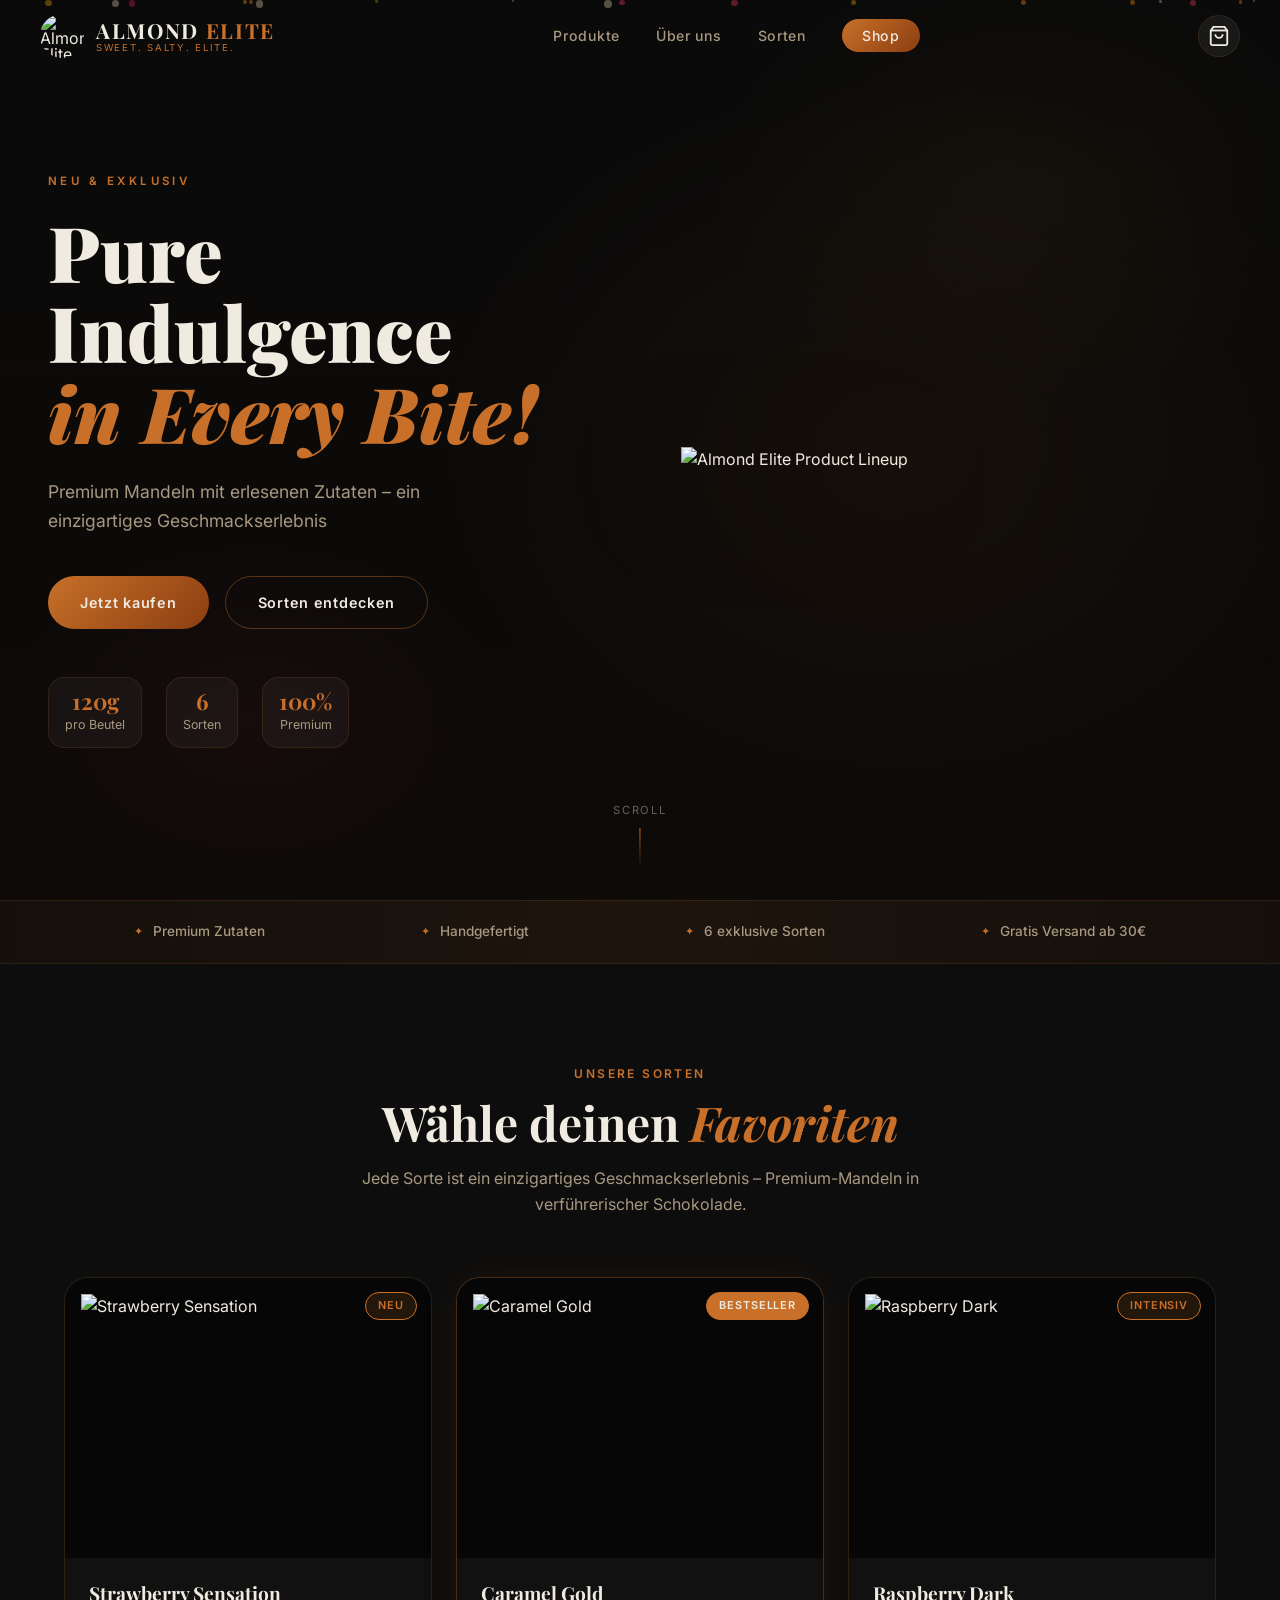
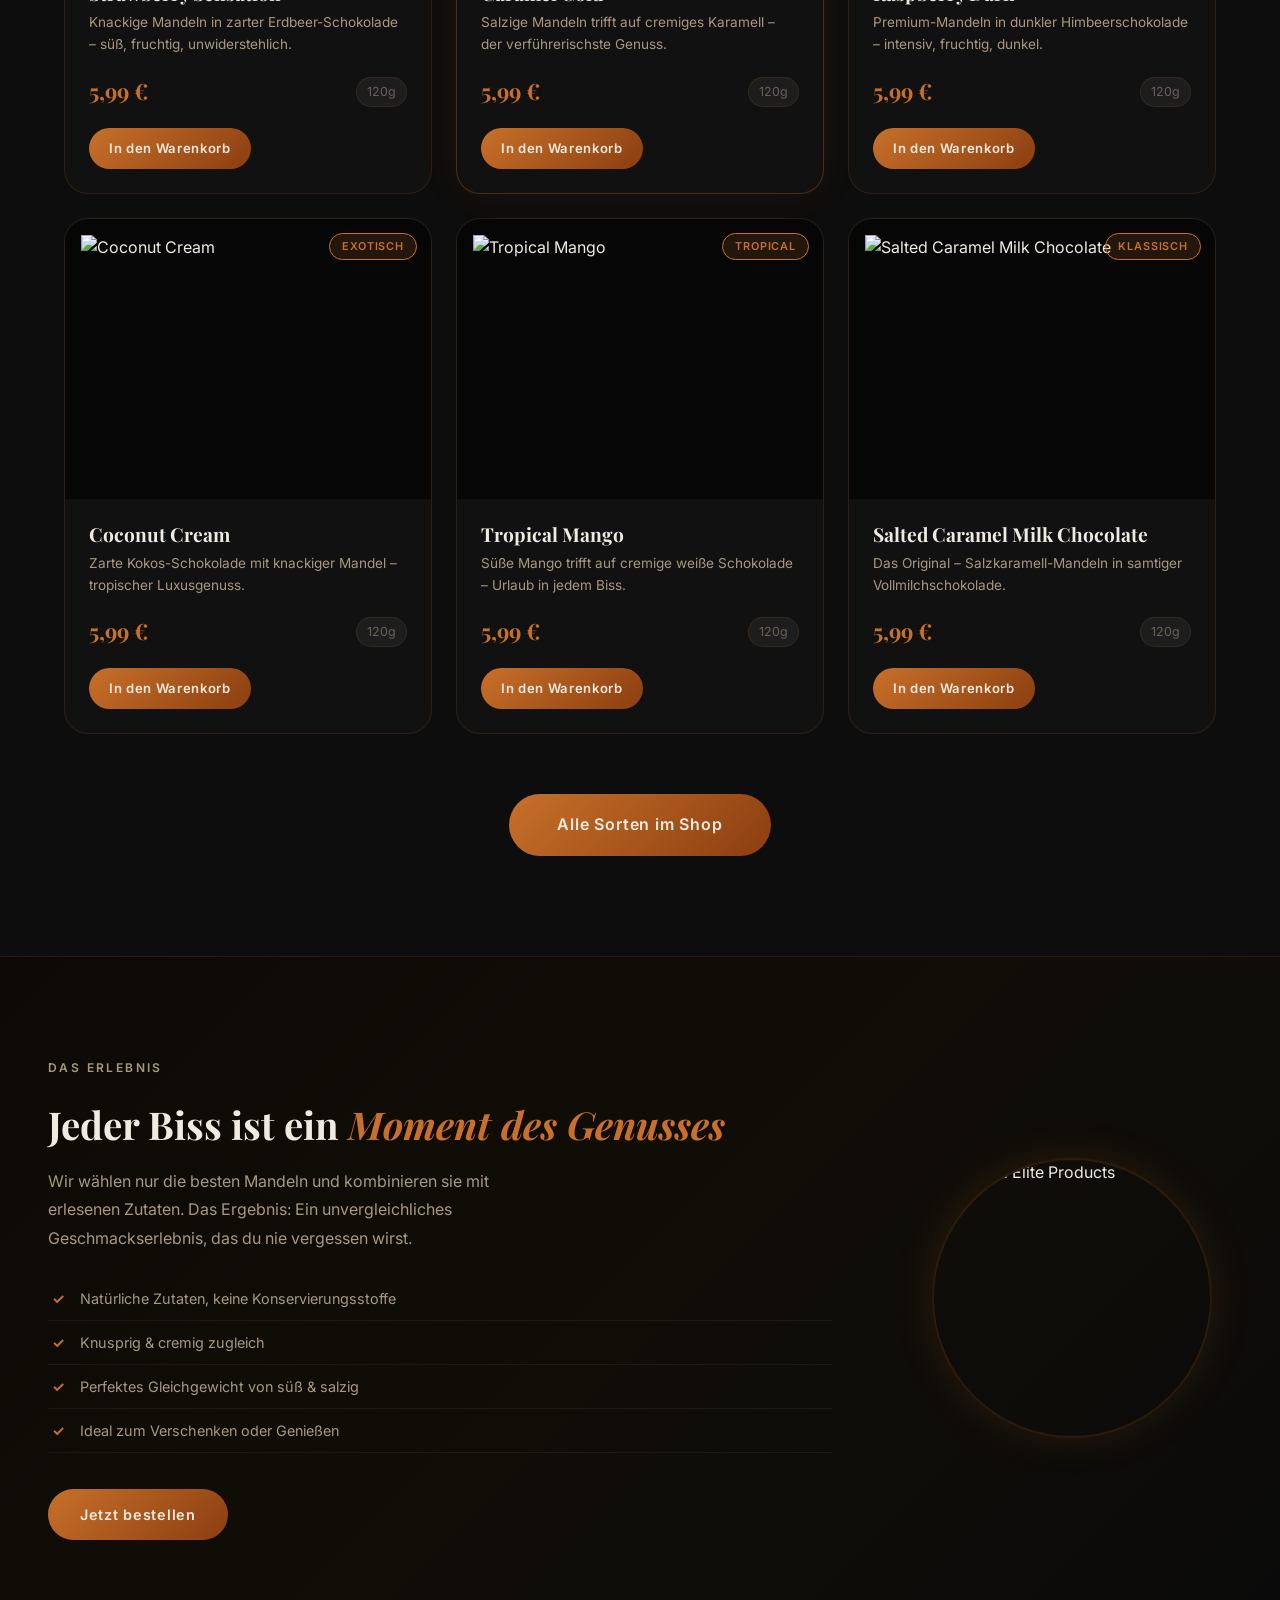
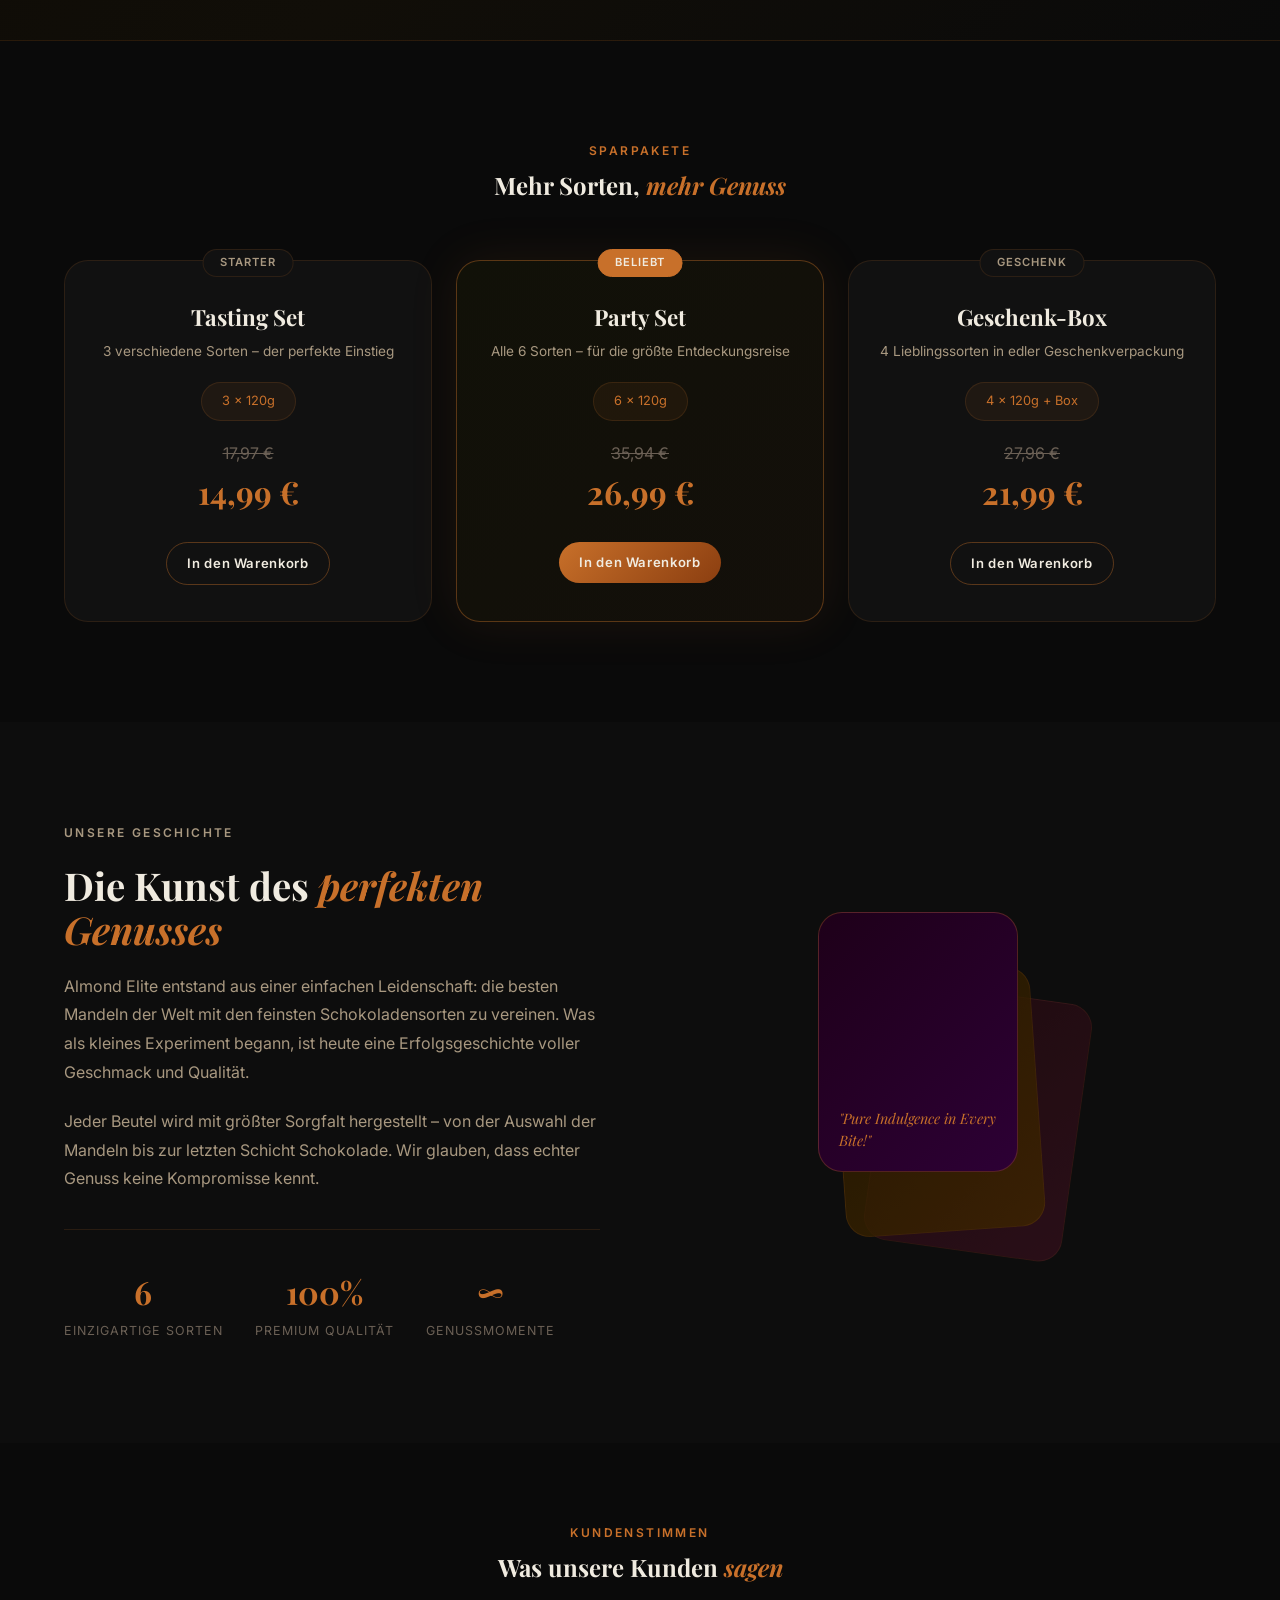
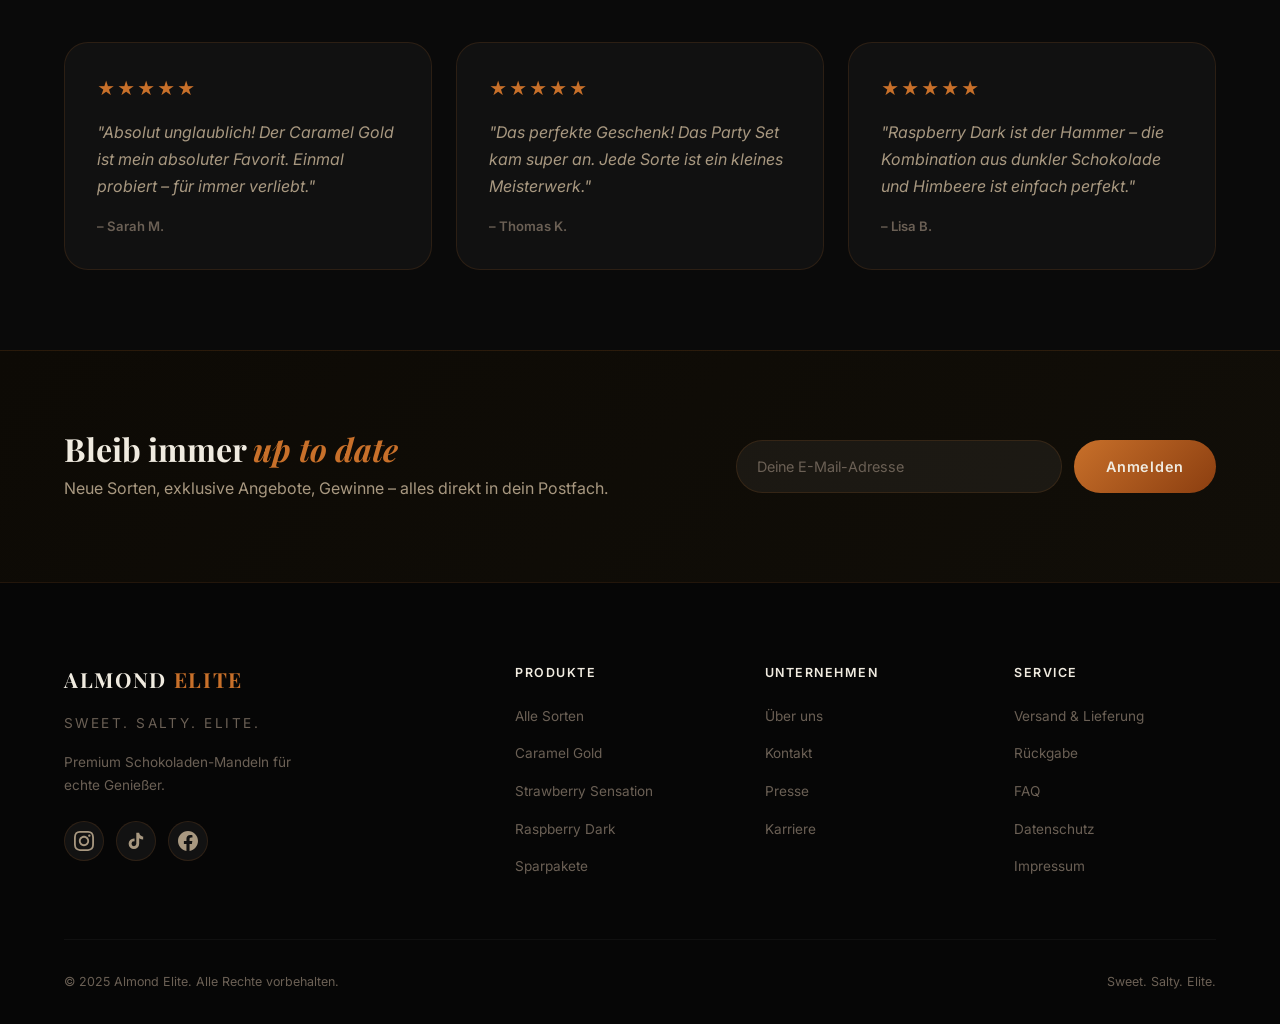
==== commit 48c21d71: "Replace SVG placeholders with real product photo references (jpg/png)" ====
--- a/index.html
+++ b/index.html
@@ -15,7 +15,7 @@
   <nav class="navbar" id="navbar">
     <div class="nav-container">
       <a href="index.html" class="nav-logo">
-        <img src="images/logo.svg" alt="Almond Elite Logo" class="logo-img" />
+        <img src="images/logo.png" alt="Almond Elite Logo" class="logo-img" />
         <div class="logo-text-wrap">
           <span class="logo-text">ALMOND <span class="logo-accent">ELITE</span></span>
           <span class="logo-tagline">Sweet. Salty. Elite.</span>
@@ -63,7 +63,7 @@
       </div>
     </div>
     <div class="hero-visual">
-      <img src="images/hero-products.svg" alt="Almond Elite Product Lineup" class="hero-img" />
+      <img src="images/hero-products.jpg" alt="Almond Elite Product Lineup" class="hero-img" />
     </div>
     <div class="hero-scroll">
       <span>Scroll</span>
@@ -108,7 +108,7 @@
 
         <article class="product-card" data-flavor="strawberry" data-price="5.99">
           <div class="product-card-visual">
-            <img src="images/strawberry-sensation.svg" alt="Strawberry Sensation" class="product-img" />
+            <img src="images/strawberry-sensation.jpg" alt="Strawberry Sensation" class="product-img" />
             <span class="flavor-tag">NEU</span>
           </div>
           <div class="product-card-body">
@@ -127,7 +127,7 @@
 
         <article class="product-card featured-card" data-flavor="caramel" data-price="5.99">
           <div class="product-card-visual">
-            <img src="images/caramel-gold.svg" alt="Caramel Gold" class="product-img" />
+            <img src="images/caramel-gold.jpg" alt="Caramel Gold" class="product-img" />
             <span class="flavor-tag bestseller-tag">Bestseller</span>
           </div>
           <div class="product-card-body">
@@ -146,7 +146,7 @@
 
         <article class="product-card" data-flavor="raspberry" data-price="5.99">
           <div class="product-card-visual">
-            <img src="images/raspberry-dark.svg" alt="Raspberry Dark" class="product-img" />
+            <img src="images/raspberry-dark.jpg" alt="Raspberry Dark" class="product-img" />
             <span class="flavor-tag">Intensiv</span>
           </div>
           <div class="product-card-body">
@@ -165,7 +165,7 @@
 
         <article class="product-card" data-flavor="coconut" data-price="5.99">
           <div class="product-card-visual">
-            <img src="images/coconut-cream.svg" alt="Coconut Cream" class="product-img" />
+            <img src="images/coconut-cream.jpg" alt="Coconut Cream" class="product-img" />
             <span class="flavor-tag">Exotisch</span>
           </div>
           <div class="product-card-body">
@@ -184,7 +184,7 @@
 
         <article class="product-card" data-flavor="mango" data-price="5.99">
           <div class="product-card-visual">
-            <img src="images/tropical-mango.svg" alt="Tropical Mango" class="product-img" />
+            <img src="images/tropical-mango.jpg" alt="Tropical Mango" class="product-img" />
             <span class="flavor-tag">Tropical</span>
           </div>
           <div class="product-card-body">
@@ -203,7 +203,7 @@
 
         <article class="product-card" data-flavor="saltedchoc" data-price="5.99">
           <div class="product-card-visual">
-            <img src="images/salted-caramel.svg" alt="Salted Caramel Milk Chocolate" class="product-img" />
+            <img src="images/salted-caramel.jpg" alt="Salted Caramel Milk Chocolate" class="product-img" />
             <span class="flavor-tag">Klassisch</span>
           </div>
           <div class="product-card-body">
@@ -244,7 +244,7 @@
         <a href="shop.html" class="btn btn-primary">Jetzt bestellen</a>
       </div>
       <div class="exp-visual">
-        <img src="images/caramel-gold.svg" alt="Almond Elite Caramel Gold" class="exp-img" />
+        <img src="images/products-overview.jpg" alt="Almond Elite Products" class="exp-img" />
       </div>
     </div>
   </section>
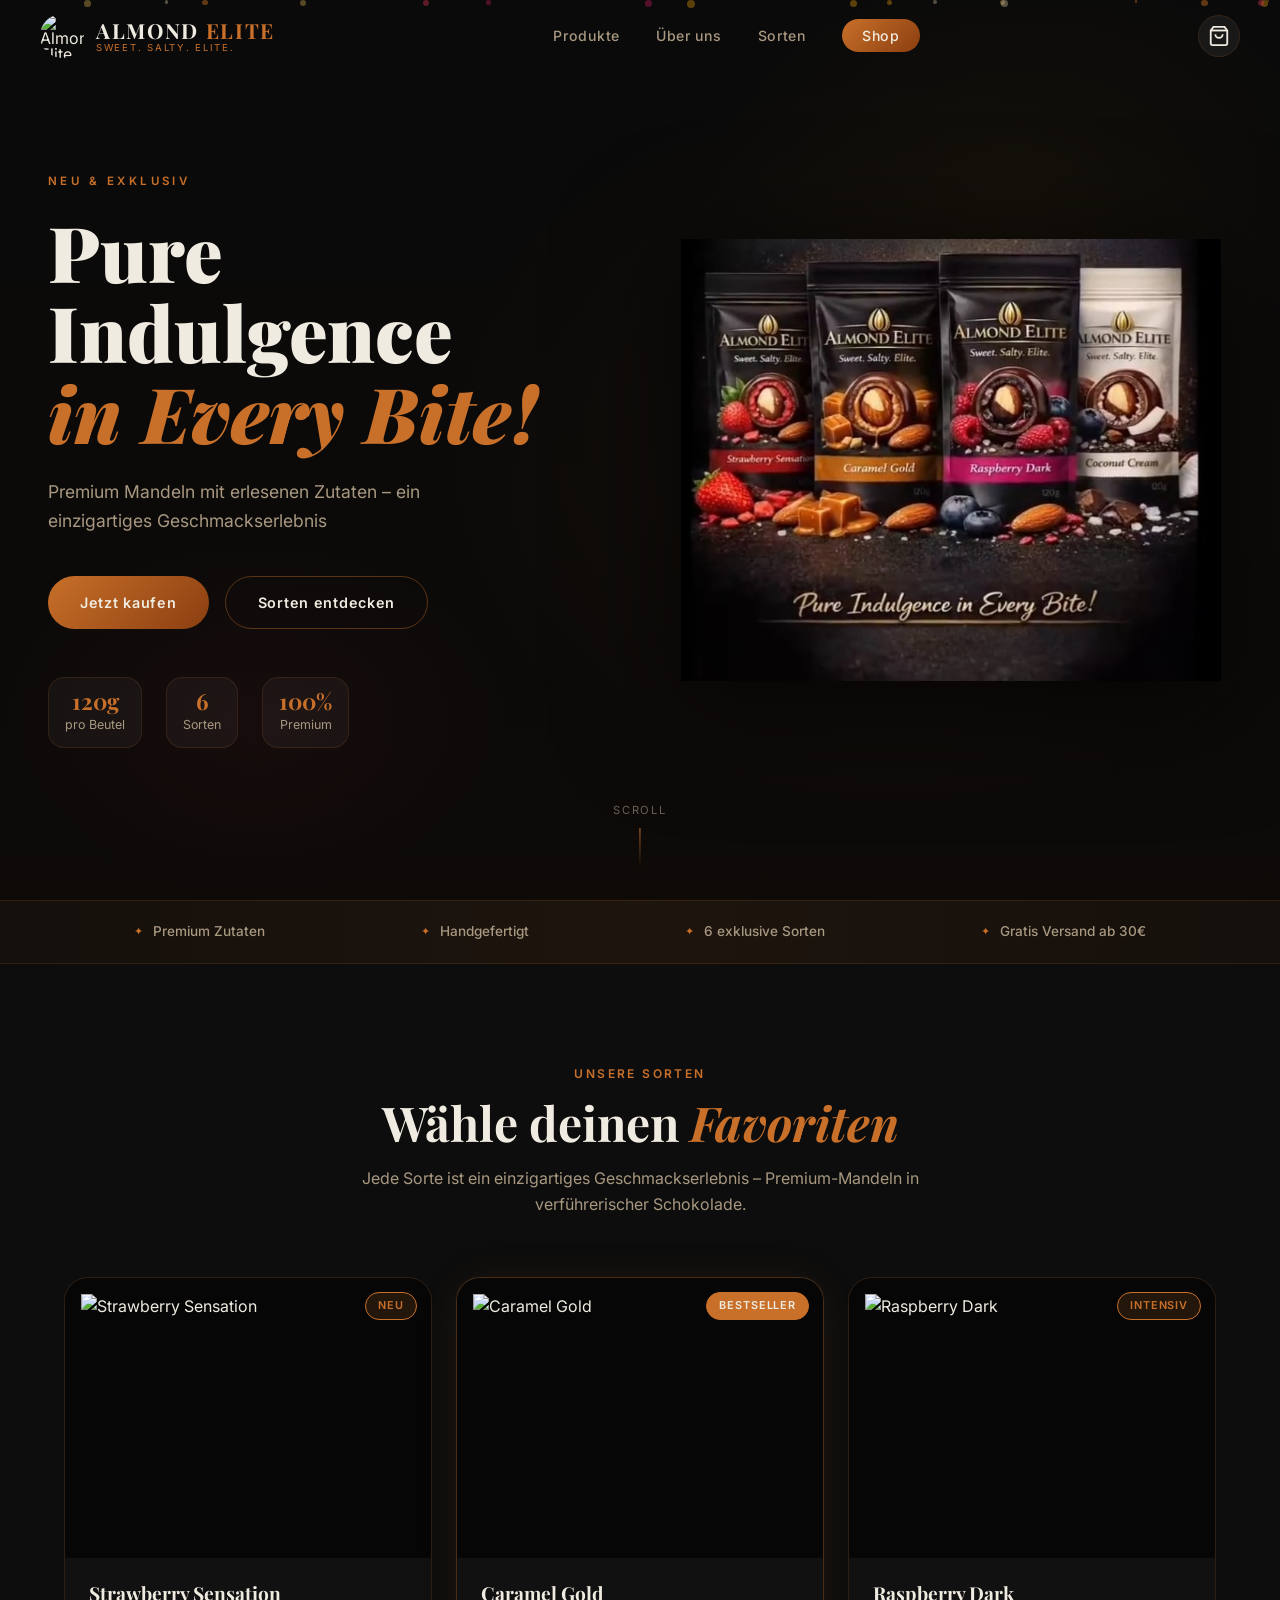
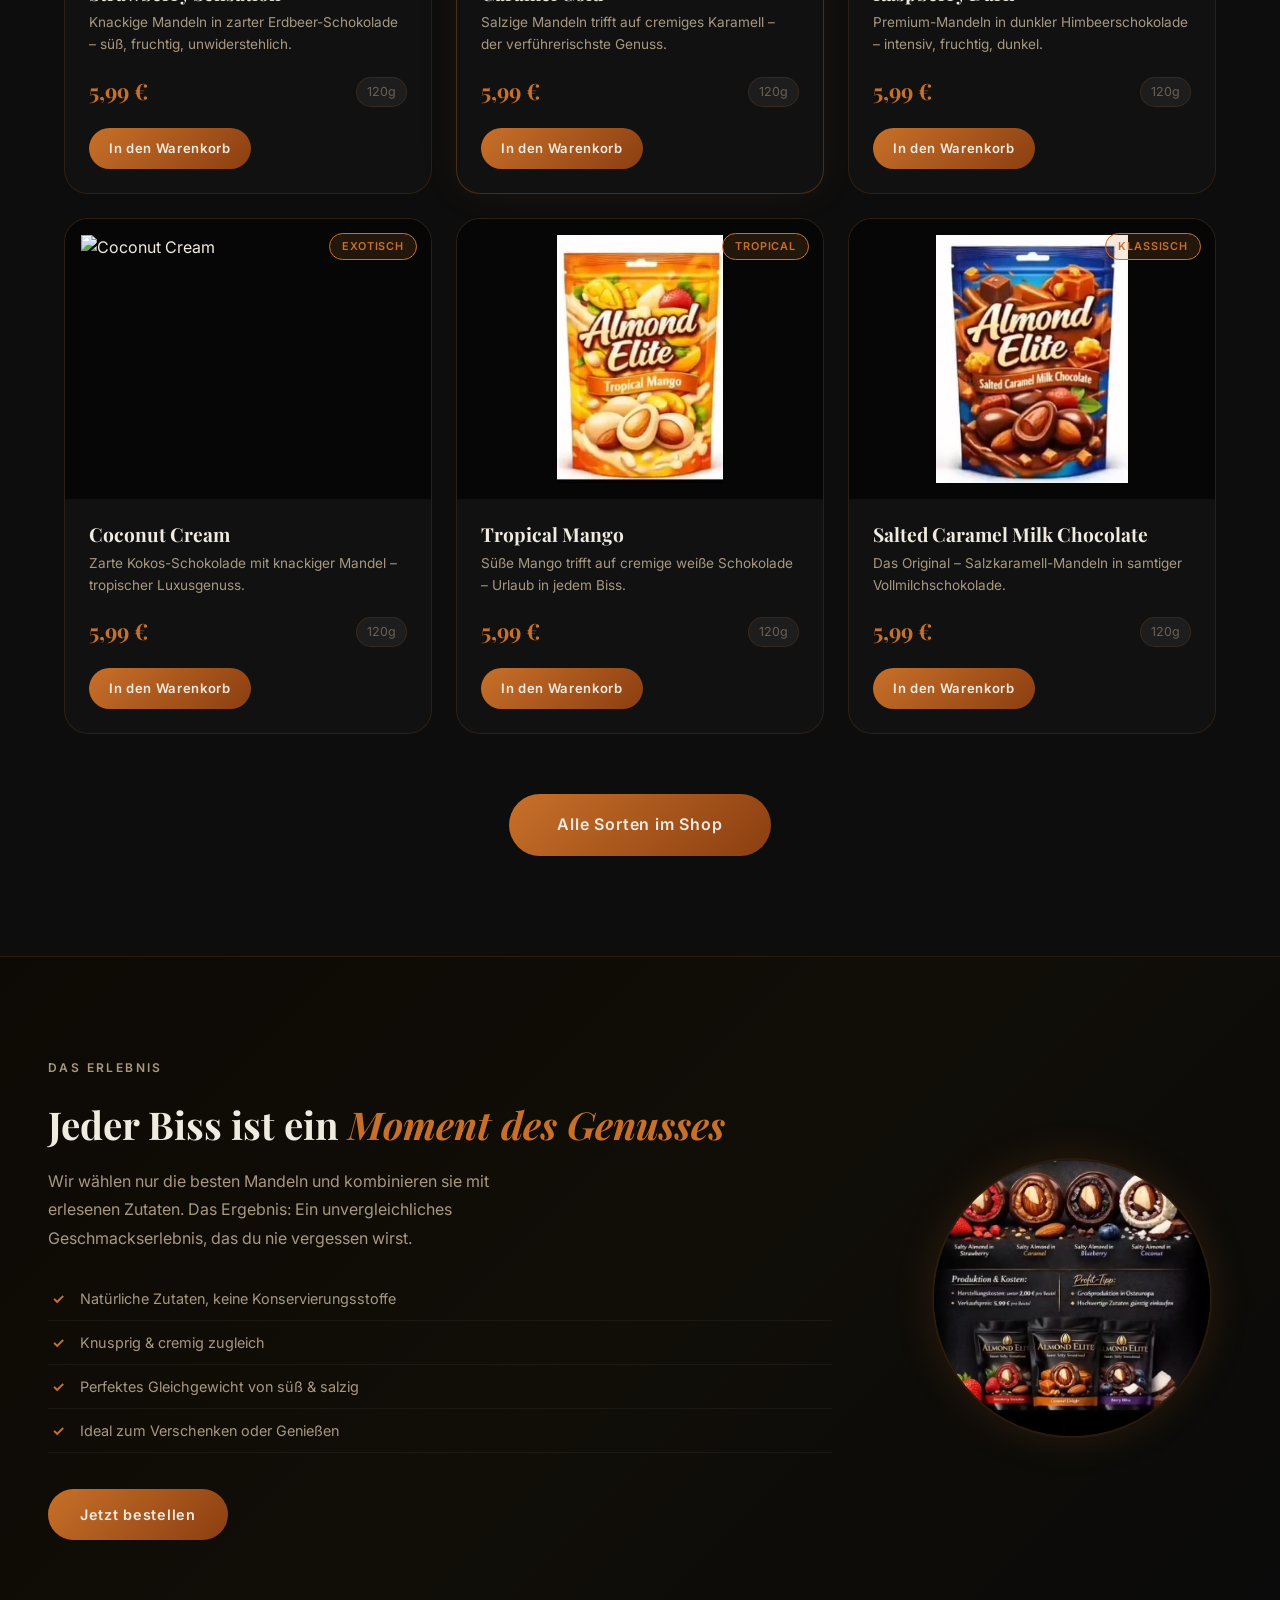
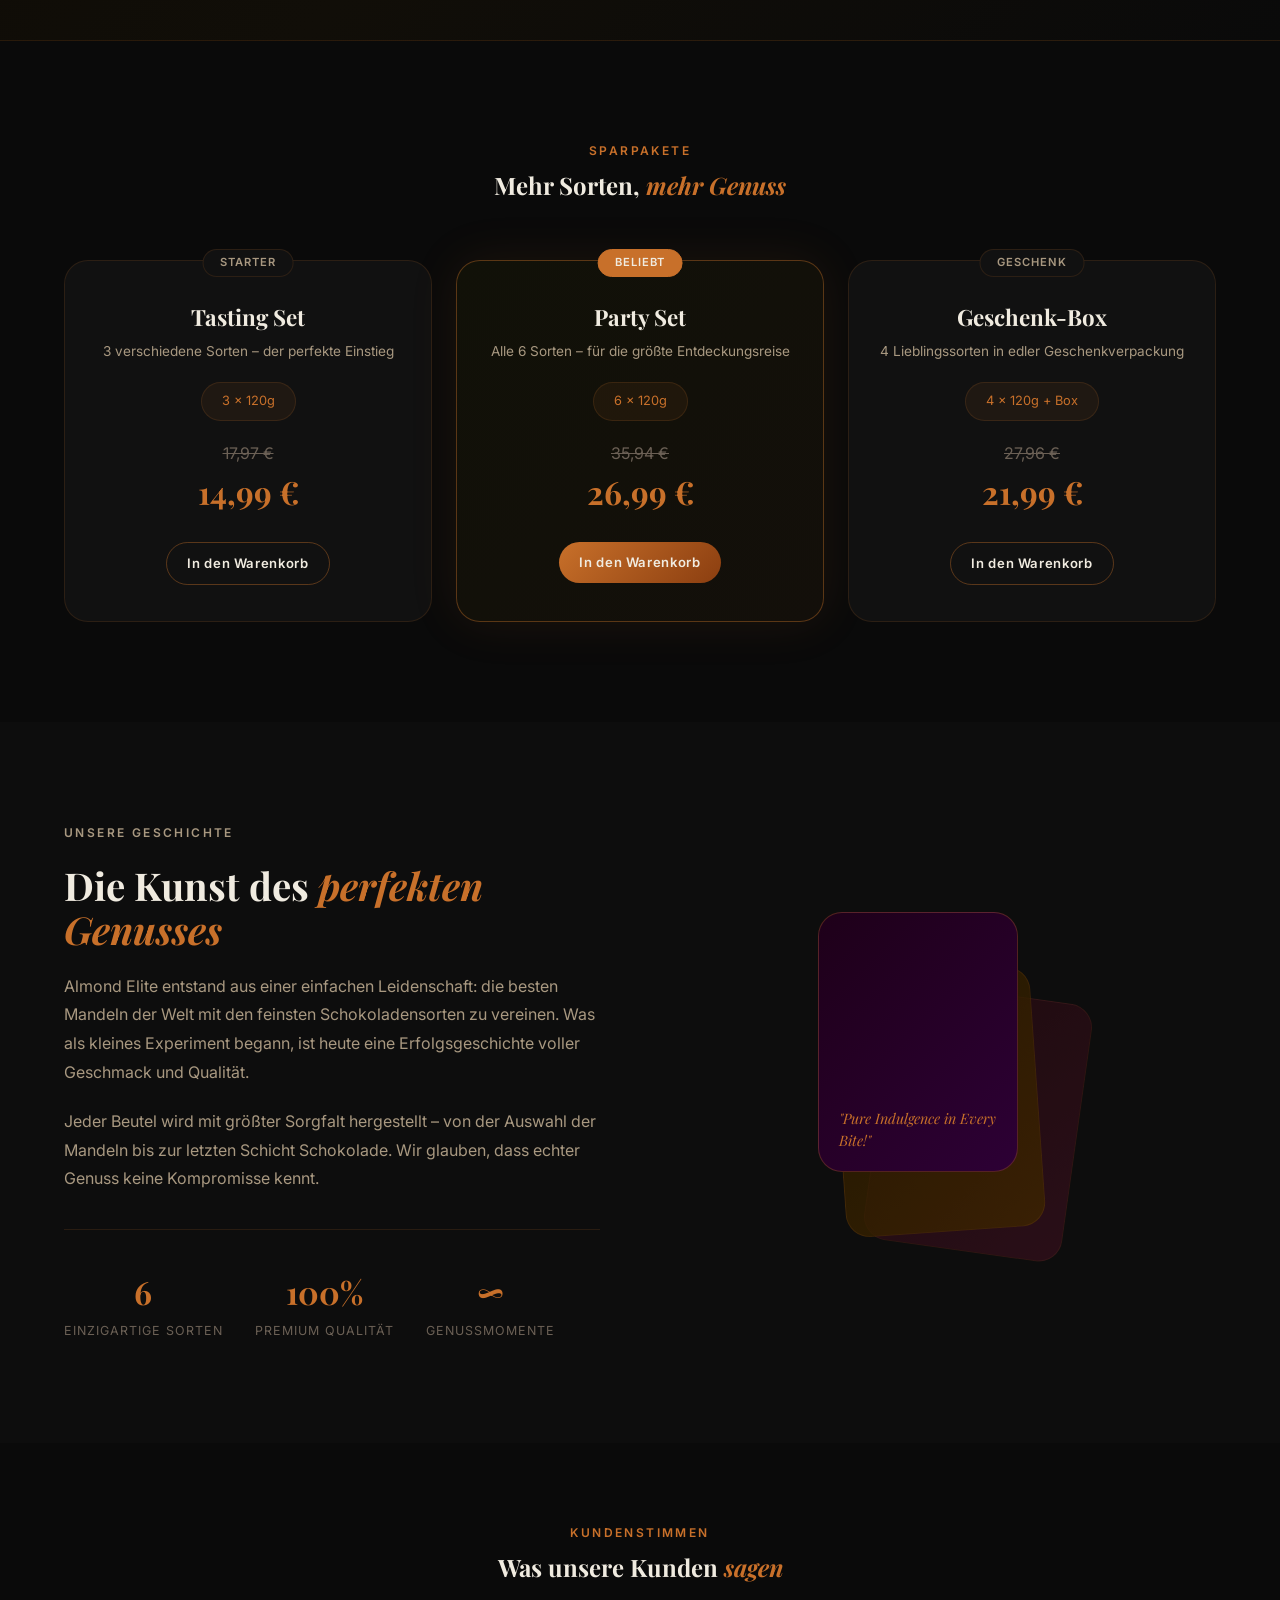
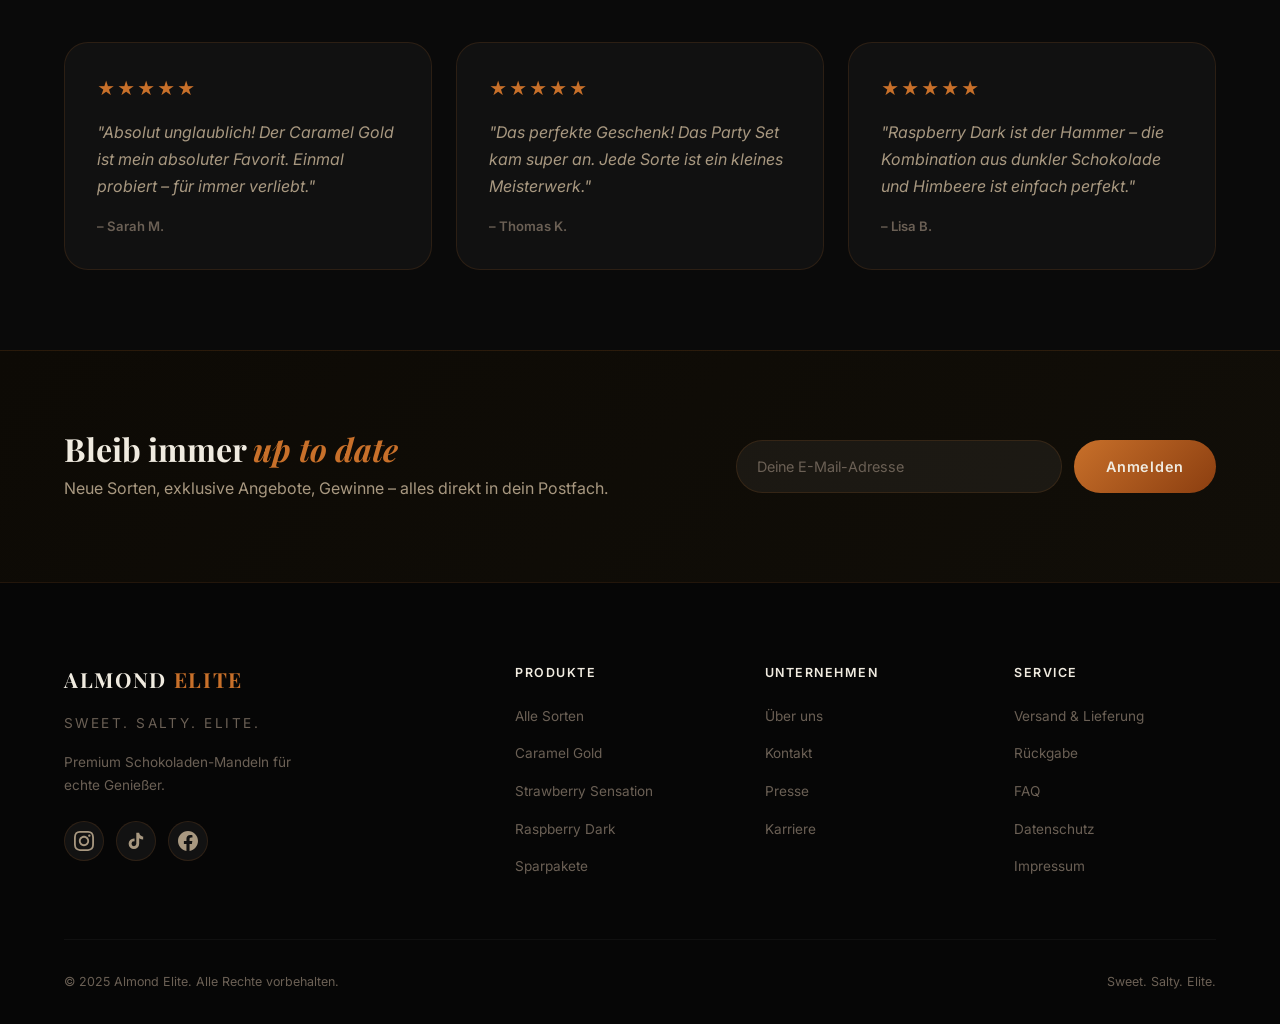
==== commit 5c030045: "Fix image extensions: .jpg → .jpeg for uploaded images" ====
--- a/index.html
+++ b/index.html
@@ -63,7 +63,7 @@
       </div>
     </div>
     <div class="hero-visual">
-      <img src="images/hero-products.jpg" alt="Almond Elite Product Lineup" class="hero-img" />
+      <img src="images/hero-products.jpeg" alt="Almond Elite Product Lineup" class="hero-img" />
     </div>
     <div class="hero-scroll">
       <span>Scroll</span>
@@ -184,7 +184,7 @@
 
         <article class="product-card" data-flavor="mango" data-price="5.99">
           <div class="product-card-visual">
-            <img src="images/tropical-mango.jpg" alt="Tropical Mango" class="product-img" />
+            <img src="images/tropical-mango.jpeg" alt="Tropical Mango" class="product-img" />
             <span class="flavor-tag">Tropical</span>
           </div>
           <div class="product-card-body">
@@ -203,7 +203,7 @@
 
         <article class="product-card" data-flavor="saltedchoc" data-price="5.99">
           <div class="product-card-visual">
-            <img src="images/salted-caramel.jpg" alt="Salted Caramel Milk Chocolate" class="product-img" />
+            <img src="images/salted-caramel.jpeg" alt="Salted Caramel Milk Chocolate" class="product-img" />
             <span class="flavor-tag">Klassisch</span>
           </div>
           <div class="product-card-body">
@@ -244,7 +244,7 @@
         <a href="shop.html" class="btn btn-primary">Jetzt bestellen</a>
       </div>
       <div class="exp-visual">
-        <img src="images/products-overview.jpg" alt="Almond Elite Products" class="exp-img" />
+        <img src="images/products-overview.jpeg" alt="Almond Elite Products" class="exp-img" />
       </div>
     </div>
   </section>
